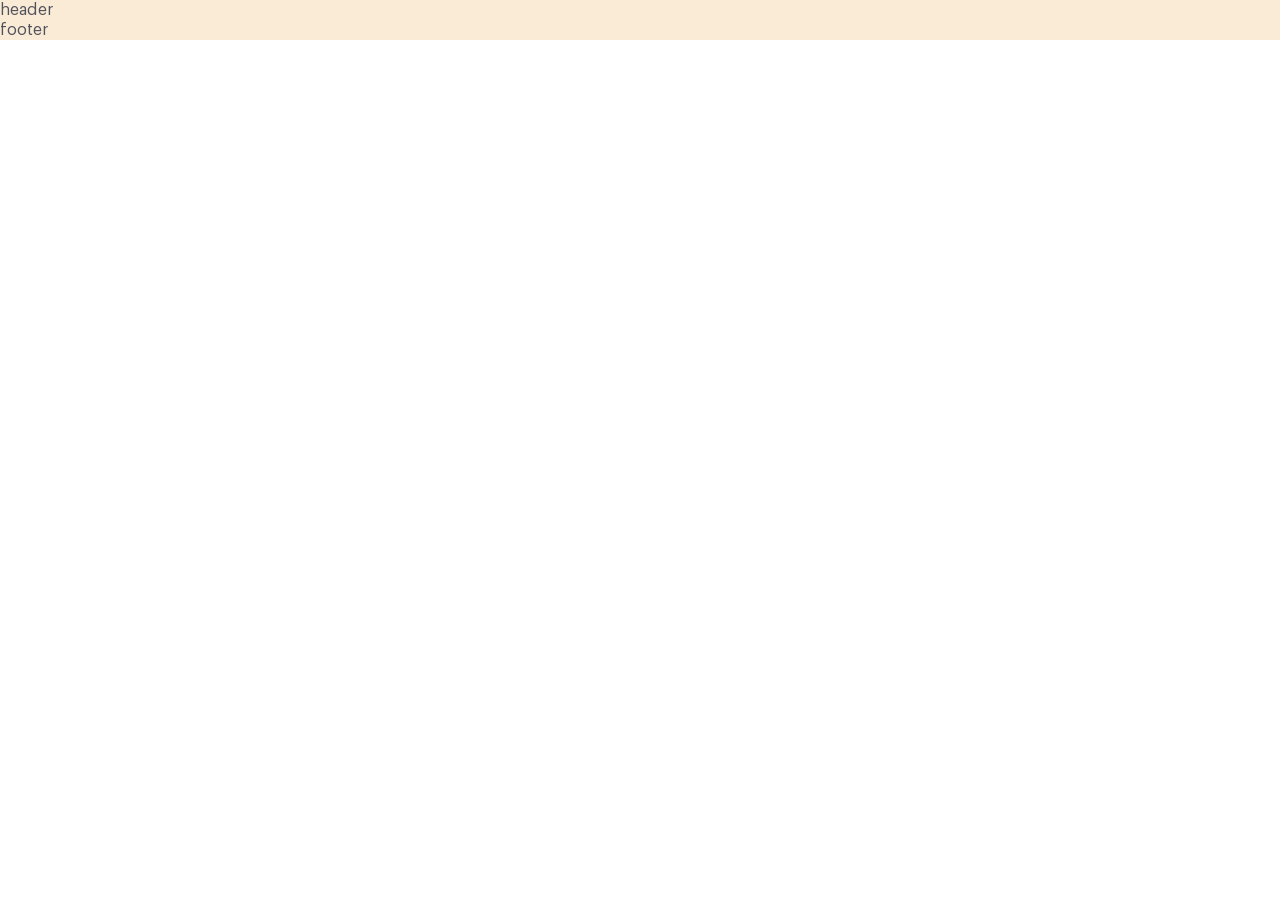
==== index.html @ 382118ed "first commit" ====
<!DOCTYPE html>
<html lang="ru">

<head>
    <meta charset="UTF-8">
    <meta name="viewport" content="width=device-width, initial-scale=1.0">
    <title>Gulliver personal loyalty</title>
    <link rel="stylesheet" href="css/minireset.min.css">
    <link rel="stylesheet" href="fonts/stylesheet.css">
    <link rel="stylesheet" href="css/style.css">
</head>

<body>
    <header class="header">header</header>

    <div class="personal-loyalty">
        
    </div>

    <footer class="footer">footer</footer>

    <script src="js/script.js"></script>
</body>

</html>
---- css/minireset.min.css ----
/*! minireset.css v0.0.6 | MIT License | github.com/jgthms/minireset.css */html,body,p,ol,ul,li,dl,dt,dd,blockquote,figure,fieldset,legend,textarea,pre,iframe,hr,h1,h2,h3,h4,h5,h6{margin:0;padding:0}h1,h2,h3,h4,h5,h6{font-size:100%;font-weight:normal}ul{list-style:none}button,input,select{margin:0}html{box-sizing:border-box}*,*::before,*::after{box-sizing:inherit}img,video{height:auto;max-width:100%}iframe{border:0}table{border-collapse:collapse;border-spacing:0}td,th{padding:0}
---- fonts/stylesheet.css ----
@font-face {
    font-family: 'Graphik LCG';
    src: url('GraphikLCG-MediumItalic.eot');
    src: local('Graphik LCG Medium Italic'), local('GraphikLCG-MediumItalic'),
        url('GraphikLCG-MediumItalic.eot?#iefix') format('embedded-opentype'),
        url('GraphikLCG-MediumItalic.woff2') format('woff2'),
        url('GraphikLCG-MediumItalic.woff') format('woff'),
        url('GraphikLCG-MediumItalic.ttf') format('truetype');
    font-weight: 500;
    font-style: italic;
}

@font-face {
    font-family: 'Graphik LCG';
    src: url('GraphikLCG-SuperItalic.eot');
    src: local('Graphik LCG Super Italic'), local('GraphikLCG-SuperItalic'),
        url('GraphikLCG-SuperItalic.eot?#iefix') format('embedded-opentype'),
        url('GraphikLCG-SuperItalic.woff2') format('woff2'),
        url('GraphikLCG-SuperItalic.woff') format('woff'),
        url('GraphikLCG-SuperItalic.ttf') format('truetype');
    font-weight: normal;
    font-style: italic;
}

@font-face {
    font-family: 'Graphik LCG';
    src: url('GraphikLCG-SemiboldItalic.eot');
    src: local('Graphik LCG Semibold Italic'), local('GraphikLCG-SemiboldItalic'),
        url('GraphikLCG-SemiboldItalic.eot?#iefix') format('embedded-opentype'),
        url('GraphikLCG-SemiboldItalic.woff2') format('woff2'),
        url('GraphikLCG-SemiboldItalic.woff') format('woff'),
        url('GraphikLCG-SemiboldItalic.ttf') format('truetype');
    font-weight: 600;
    font-style: italic;
}

@font-face {
    font-family: 'Graphik LCG';
    src: url('GraphikLCG-Black.eot');
    src: local('Graphik LCG Black'), local('GraphikLCG-Black'),
        url('GraphikLCG-Black.eot?#iefix') format('embedded-opentype'),
        url('GraphikLCG-Black.woff2') format('woff2'),
        url('GraphikLCG-Black.woff') format('woff'),
        url('GraphikLCG-Black.ttf') format('truetype');
    font-weight: 900;
    font-style: normal;
}

@font-face {
    font-family: 'Graphik LCG';
    src: url('GraphikLCG-Super.eot');
    src: local('Graphik LCG Super'), local('GraphikLCG-Super'),
        url('GraphikLCG-Super.eot?#iefix') format('embedded-opentype'),
        url('GraphikLCG-Super.woff2') format('woff2'),
        url('GraphikLCG-Super.woff') format('woff'),
        url('GraphikLCG-Super.ttf') format('truetype');
    font-weight: normal;
    font-style: normal;
}

@font-face {
    font-family: 'Graphik LCG';
    src: url('GraphikLCG-Thin.eot');
    src: local('Graphik LCG Thin'), local('GraphikLCG-Thin'),
        url('GraphikLCG-Thin.eot?#iefix') format('embedded-opentype'),
        url('GraphikLCG-Thin.woff2') format('woff2'),
        url('GraphikLCG-Thin.woff') format('woff'),
        url('GraphikLCG-Thin.ttf') format('truetype');
    font-weight: 100;
    font-style: normal;
}

@font-face {
    font-family: 'Graphik LCG';
    src: url('GraphikLCG-ExtralightItalic.eot');
    src: local('Graphik LCG Extralight Italic'), local('GraphikLCG-ExtralightItalic'),
        url('GraphikLCG-ExtralightItalic.eot?#iefix') format('embedded-opentype'),
        url('GraphikLCG-ExtralightItalic.woff2') format('woff2'),
        url('GraphikLCG-ExtralightItalic.woff') format('woff'),
        url('GraphikLCG-ExtralightItalic.ttf') format('truetype');
    font-weight: 200;
    font-style: italic;
}

@font-face {
    font-family: 'Graphik LCG';
    src: url('GraphikLCG-Regular.eot');
    src: local('Graphik LCG Regular'), local('GraphikLCG-Regular'),
        url('GraphikLCG-Regular.eot?#iefix') format('embedded-opentype'),
        url('GraphikLCG-Regular.woff2') format('woff2'),
        url('GraphikLCG-Regular.woff') format('woff'),
        url('GraphikLCG-Regular.ttf') format('truetype');
    font-weight: normal;
    font-style: normal;
}

@font-face {
    font-family: 'Graphik LCG';
    src: url('GraphikLCG-BoldItalic.eot');
    src: local('Graphik LCG Bold Italic'), local('GraphikLCG-BoldItalic'),
        url('GraphikLCG-BoldItalic.eot?#iefix') format('embedded-opentype'),
        url('GraphikLCG-BoldItalic.woff2') format('woff2'),
        url('GraphikLCG-BoldItalic.woff') format('woff'),
        url('GraphikLCG-BoldItalic.ttf') format('truetype');
    font-weight: bold;
    font-style: italic;
}

@font-face {
    font-family: 'Graphik LCG';
    src: url('GraphikLCG-LightItalic.eot');
    src: local('Graphik LCG Light Italic'), local('GraphikLCG-LightItalic'),
        url('GraphikLCG-LightItalic.eot?#iefix') format('embedded-opentype'),
        url('GraphikLCG-LightItalic.woff2') format('woff2'),
        url('GraphikLCG-LightItalic.woff') format('woff'),
        url('GraphikLCG-LightItalic.ttf') format('truetype');
    font-weight: 300;
    font-style: italic;
}

@font-face {
    font-family: 'Graphik LCG';
    src: url('GraphikLCG-BlackItalic.eot');
    src: local('Graphik LCG Black Italic'), local('GraphikLCG-BlackItalic'),
        url('GraphikLCG-BlackItalic.eot?#iefix') format('embedded-opentype'),
        url('GraphikLCG-BlackItalic.woff2') format('woff2'),
        url('GraphikLCG-BlackItalic.woff') format('woff'),
        url('GraphikLCG-BlackItalic.ttf') format('truetype');
    font-weight: 900;
    font-style: italic;
}

@font-face {
    font-family: 'Graphik LCG';
    src: url('GraphikLCG-Medium.eot');
    src: local('Graphik LCG Medium'), local('GraphikLCG-Medium'),
        url('GraphikLCG-Medium.eot?#iefix') format('embedded-opentype'),
        url('GraphikLCG-Medium.woff2') format('woff2'),
        url('GraphikLCG-Medium.woff') format('woff'),
        url('GraphikLCG-Medium.ttf') format('truetype');
    font-weight: 500;
    font-style: normal;
}

@font-face {
    font-family: 'Graphik LCG';
    src: url('GraphikLCG-Light.eot');
    src: local('Graphik LCG Light'), local('GraphikLCG-Light'),
        url('GraphikLCG-Light.eot?#iefix') format('embedded-opentype'),
        url('GraphikLCG-Light.woff2') format('woff2'),
        url('GraphikLCG-Light.woff') format('woff'),
        url('GraphikLCG-Light.ttf') format('truetype');
    font-weight: 300;
    font-style: normal;
}

@font-face {
    font-family: 'Graphik LCG';
    src: url('GraphikLCG-Semibold.eot');
    src: local('Graphik LCG Semibold'), local('GraphikLCG-Semibold'),
        url('GraphikLCG-Semibold.eot?#iefix') format('embedded-opentype'),
        url('GraphikLCG-Semibold.woff2') format('woff2'),
        url('GraphikLCG-Semibold.woff') format('woff'),
        url('GraphikLCG-Semibold.ttf') format('truetype');
    font-weight: 600;
    font-style: normal;
}

@font-face {
    font-family: 'Graphik LCG';
    src: url('GraphikLCG-Bold.eot');
    src: local('Graphik LCG Bold'), local('GraphikLCG-Bold'),
        url('GraphikLCG-Bold.eot?#iefix') format('embedded-opentype'),
        url('GraphikLCG-Bold.woff2') format('woff2'),
        url('GraphikLCG-Bold.woff') format('woff'),
        url('GraphikLCG-Bold.ttf') format('truetype');
    font-weight: bold;
    font-style: normal;
}

@font-face {
    font-family: 'Graphik LCG';
    src: url('GraphikLCG-Extralight.eot');
    src: local('Graphik LCG Extralight'), local('GraphikLCG-Extralight'),
        url('GraphikLCG-Extralight.eot?#iefix') format('embedded-opentype'),
        url('GraphikLCG-Extralight.woff2') format('woff2'),
        url('GraphikLCG-Extralight.woff') format('woff'),
        url('GraphikLCG-Extralight.ttf') format('truetype');
    font-weight: 200;
    font-style: normal;
}

@font-face {
    font-family: 'Graphik LCG';
    src: url('GraphikLCG-ThinItalic.eot');
    src: local('Graphik LCG Thin Italic'), local('GraphikLCG-ThinItalic'),
        url('GraphikLCG-ThinItalic.eot?#iefix') format('embedded-opentype'),
        url('GraphikLCG-ThinItalic.woff2') format('woff2'),
        url('GraphikLCG-ThinItalic.woff') format('woff'),
        url('GraphikLCG-ThinItalic.ttf') format('truetype');
    font-weight: 100;
    font-style: italic;
}

@font-face {
    font-family: 'Graphik LCG';
    src: url('GraphikLCG-RegularItalic.eot');
    src: local('Graphik LCG Regular Italic'), local('GraphikLCG-RegularItalic'),
        url('GraphikLCG-RegularItalic.eot?#iefix') format('embedded-opentype'),
        url('GraphikLCG-RegularItalic.woff2') format('woff2'),
        url('GraphikLCG-RegularItalic.woff') format('woff'),
        url('GraphikLCG-RegularItalic.ttf') format('truetype');
    font-weight: normal;
    font-style: italic;
}
---- css/style.css ----
body {
    font-family: 'Graphik LCG', sans-serif;
    background-color: #fff;
    color: #52525B;
    font-size: 16px;
    font-weight: 400;
    line-height: 1.25;
}
:root {
    --text-color: #52525B;
  }
/* container */
.true-container {
    width: calc(1360px + 40px * 2);
    max-width: 100%;
    margin: 0 auto;
    padding: 0 40px;
}

@media (max-width: 991px) {
    .true-container {
        padding: 0 30px;
    }
}

@media (max-width: 575px) {
    .true-container {
        padding: 0 20px;
    }
}

.header,
.footer {
    background-color: antiquewhite;
}
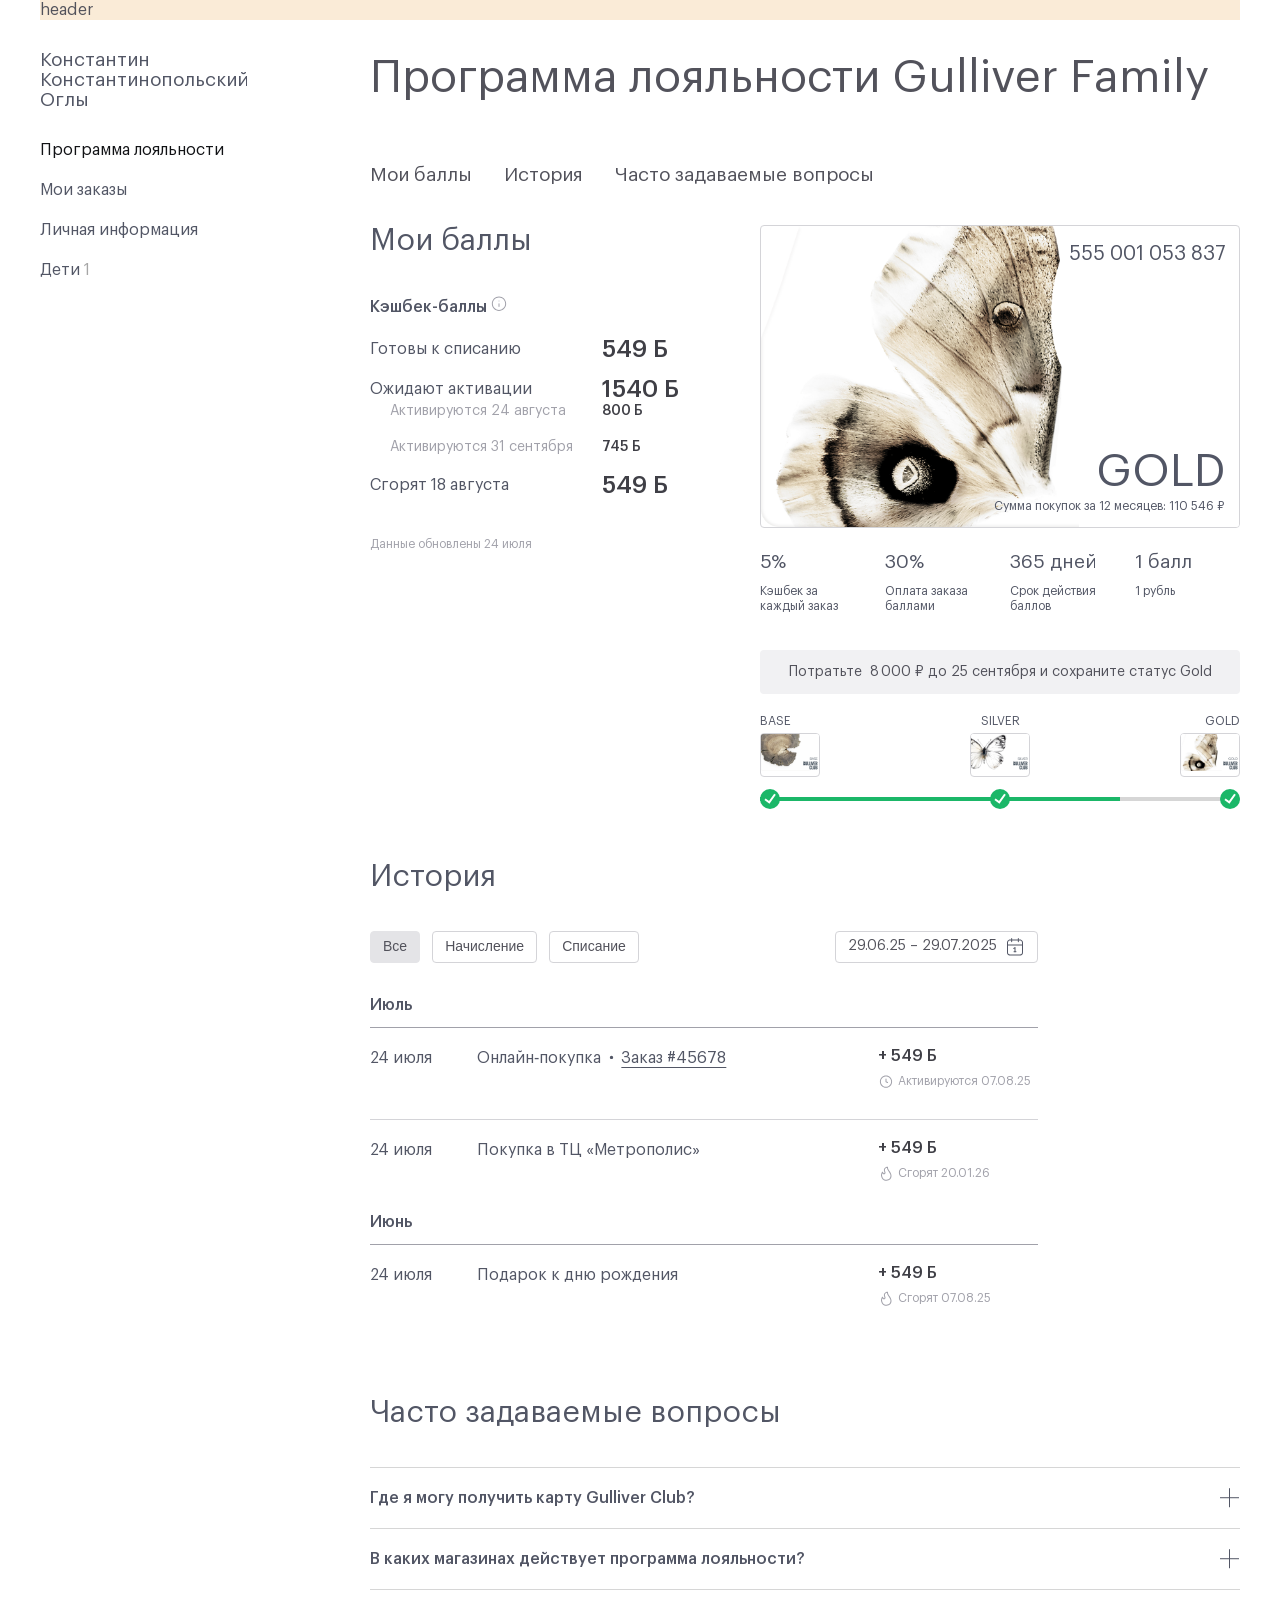
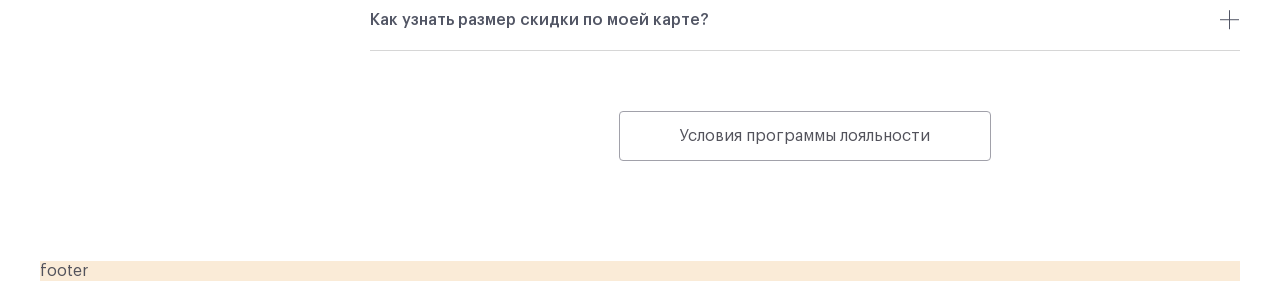
==== commit 295773c9: "card" ====
--- a/index.html
+++ b/index.html
@@ -11,14 +11,241 @@
 </head>
 
 <body>
-    <header class="header">header</header>
-
-    <div class="personal-loyalty">
-        
+    <div class="true-container">  
+        <header class="header">header</header>
+
+        <div class="personal-loyalty">
+
+            <div class="personal-loyalty__sidebar sidebar">
+                <div class="sidebar__username">Константин<br> Константинопольский<br> Оглы</div>
+                <nav class="sidebar__menu">
+                    <a href="#" class="sidebar__menu-item sidebar__menu-item_active">Программа лояльности</a>
+                    <a href="#" class="sidebar__menu-item">Мои заказы</a>
+                    <a href="#" class="sidebar__menu-item">Личная информация</a>
+                    <a href="#" class="sidebar__menu-item">Дети <span class="sidebar__menu-count">1</span></a>
+                </nav>
+            </div>
+
+            <div class="personal-loyalty__content loyalty">
+
+                <h1 class="loyalty__title">Программа лояльности Gulliver Family</h1>
+                
+                <nav class="loyalty__menu">
+                    <a href="#points" class="loyalty__menu-item">Мои баллы</a>
+                    <a href="#history" class="loyalty__menu-item">История</a>
+                    <a href="#faq" class="loyalty__menu-item">Часто задаваемые вопросы</a>
+                </nav>
+
+                <section class="loyalty__points points" id="points">
+                    <div class="points__list-side">
+                        <div class="section-title">Мои баллы</div>
+                        <div class="points__wrapper">
+                            <div class="points__block">
+                                <div class="points__title">
+                                    <span>Кэшбек-баллы</span>
+                                    <svg width="16" height="17" viewBox="0 0 16 17" fill="none" xmlns="http://www.w3.org/2000/svg">
+                                        <path d="M8.00098 1.55078C11.9587 1.55113 15.167 4.75995 15.167 8.71777C15.1666 12.6753 11.9585 15.8834 8.00098 15.8838C4.04315 15.8838 0.834337 12.6755 0.833984 8.71777C0.833984 4.75973 4.04294 1.55078 8.00098 1.55078ZM8.00098 2.55078C4.59522 2.55078 1.83398 5.31202 1.83398 8.71777C1.83434 12.1232 4.59544 14.8838 8.00098 14.8838C11.4062 14.8834 14.1666 12.123 14.167 8.71777C14.167 5.31223 11.4064 2.55113 8.00098 2.55078ZM8.00098 8.21777C8.27682 8.21812 8.50098 8.44185 8.50098 8.71777V11.3838C8.5008 11.6596 8.27672 11.8834 8.00098 11.8838C7.72494 11.8838 7.50115 11.6598 7.50098 11.3838V8.71777C7.50098 8.44163 7.72483 8.21777 8.00098 8.21777ZM8.00684 5.55078C8.28283 5.55095 8.50684 5.77474 8.50684 6.05078C8.50666 6.32667 8.28272 6.55061 8.00684 6.55078H8.00098C7.72494 6.55078 7.50115 6.32677 7.50098 6.05078C7.50098 5.77464 7.72483 5.55078 8.00098 5.55078H8.00684Z" fill="#A1A1AA"/>
+                                    </svg>
+                                </div>
+                                <ul class="points__list">
+                                    <li class="points__item">
+                                        <div class="points__element points-element">
+                                            <div class="points-element__name">Готовы к списанию</div>
+                                            <div class="points-element__value">549 Б</div>  
+                                        </div>
+                                    </li>
+                                    <li class="points__item">
+                                        <div class="points__element points-element points-element_open">
+                                            <div class="points-element__name">Ожидают активации</div>
+                                            <div class="points-element__value">1540 Б</div>  
+                                        </div> 
+                                        <ul class="points__list points__list_show">
+                                            <li class="points__item">
+                                                <div class="points__element points-element">
+                                                    <div class="points-element__name">Активируются 24 августа</div>
+                                                    <div class="points-element__value">800 Б</div>  
+                                                </div>
+                                            </li>
+                                            <li class="points__item">                                                 
+                                                <div class="points__element points-element">
+                                                    <div class="points-element__name">Активируются 31 сентября</div>
+                                                    <div class="points-element__value">745 Б</div>  
+                                                </div>                                                 
+                                            </li>
+                                        </ul>                                 
+                                    </li>
+                                    <li class="points__item">
+                                        <div class="points__element points-element">
+                                            <div class="points-element__name">Сгорят 18 августа</div>
+                                            <div class="points-element__value">549 Б</div>  
+                                        </div>
+                                    </li>
+                                </ul>
+                            </div>
+                        </div> 
+                        <div class="points__update">Данные обновлены 24 июля</div>
+                    </div>
+                    <div class="points__card-side">
+                        <div class="card__image card-image">
+                            <img class="card-image__image" src="img/card_gold.png" alt="">
+                            <div class="card-image__overlay"></div>
+                            <div class="card-image__number">555 001 053 837</div>
+                            <div class="card-image__title">
+                                <div class="card-image__status">GOLD</div>
+                                <div class="card-image__amount">Сумма покупок за 12 месяцев:  110 546 ₽ </div>                                
+                            </div>
+                        </div>
+                        <div class="card__conditions conditions">
+                            <div class="conditions__item">
+                                <div class="conditions__name">5%</div>
+                                <div class="conditions__value">Кэшбек за каждый заказ</div>
+                            </div>
+                            <div class="conditions__item">
+                                <div class="conditions__name">30%</div>
+                                <div class="conditions__value">Оплата заказа баллами</div>
+                            </div>
+                            <div class="conditions__item">
+                                <div class="conditions__name">365 дней</div>
+                                <div class="conditions__value">Срок действия баллов</div>
+                            </div>
+                            <div class="conditions__item">
+                                <div class="conditions__name">1 балл</div>
+                                <div class="conditions__value">1 рубль</div>
+                            </div>
+                        </div>
+                        <div class="card__message">Потратьте  8 000 ₽ до 25 сентября и сохраните статус Gold</div>
+
+                        <div class="card__progress progress">
+                            <div class="progress__status progress-status">
+                                <div class="progress-status__item">
+                                    <div class="progress-status__name">BASE</div>
+                                    <div class="progress-status__image">
+                                        <img src="img/card_base.png" alt="">
+                                    </div>
+                                </div>
+                                <div class="progress-status__item">
+                                    <div class="progress-status__name progress-status__name_center">SILVER</div>
+                                    <div class="progress-status__image">
+                                        <img src="img/card_silver.png" alt="">
+                                    </div>
+                                </div>
+                                <div class="progress-status__item">
+                                    <div class="progress-status__name progress-status__name_right">GOLD</div>
+                                    <div class="progress-status__image">
+                                        <img src="img/card_gold.png" alt="">
+                                    </div>
+                                </div>
+                            </div>
+                            <div class="progress__wrapper">
+                                <progress class="progress__line" value="75" max="100"></progress>
+                                <div class="progress__marker progress__marker_0 progress__marker_active"></div>
+                                <div class="progress__marker progress__marker_50 progress__marker_active"></div>
+                                <div class="progress__marker progress__marker_100 progress__marker_active"></div>                                
+                            </div>
+
+                        </div>
+                    </div>
+
+                </section>
+
+                <section class="loyalty__history history" id="history">
+                    <div class="section-title">История</div>
+                    <div class="history__header">
+                        <div class="history__filter">
+                            <button class="history__filter-item history__filter-item_active">Все</button>
+                            <button class="history__filter-item">Начисление</button>
+                            <button class="history__filter-item">Списание</button>
+                        </div>
+                        <div class="history__date-picker">
+                            <span>29.06.25 – 29.07.2025</span>
+                            <svg width="20" height="21" viewBox="0 0 20 21" fill="none" xmlns="http://www.w3.org/2000/svg">
+                                <path d="M13.333 1.88379C13.6091 1.88379 13.833 2.10765 13.833 2.38379V3.55176C14.3711 3.5525 14.8141 3.55583 15.1826 3.58594C15.6304 3.62252 16.0127 3.69881 16.3623 3.87695C16.9267 4.16456 17.3852 4.62405 17.6729 5.18848C17.851 5.5381 17.9273 5.92036 17.9639 6.36816C17.9999 6.81006 18 7.35917 18 8.05078V15.0508C18 15.7424 18 16.2915 17.9639 16.7334C17.9273 17.181 17.8509 17.5626 17.6729 17.9121C17.3853 18.4765 16.9267 18.936 16.3623 19.2236C16.0127 19.4018 15.6304 19.4781 15.1826 19.5146C14.7407 19.5508 14.1918 19.5508 13.5 19.5508H6.5C5.80823 19.5508 5.25933 19.5508 4.81738 19.5146C4.36958 19.4781 3.98732 19.4018 3.6377 19.2236C3.0733 18.936 2.61473 18.4765 2.32715 17.9121C2.14911 17.5626 2.07272 17.181 2.03613 16.7334C2.00003 16.2915 2 15.7424 2 15.0508V8.05078C2 7.35917 2.00005 6.81006 2.03613 6.36816C2.07272 5.92036 2.14901 5.5381 2.32715 5.18848C2.61476 4.62405 3.07327 4.16456 3.6377 3.87695C3.98732 3.69881 4.36958 3.62252 4.81738 3.58594C5.18593 3.55583 5.62887 3.5525 6.16699 3.55176V2.38379C6.16699 2.10765 6.39085 1.88379 6.66699 1.88379C6.94299 1.88396 7.16699 2.10776 7.16699 2.38379V3.55078H12.833V2.38379C12.833 2.10776 13.057 1.88396 13.333 1.88379ZM3 15.0508C3 15.7587 3.00025 16.2597 3.03223 16.6514C3.06374 17.037 3.12356 17.2729 3.21777 17.458C3.40946 17.8342 3.71563 18.1403 4.0918 18.332C4.2769 18.4263 4.51267 18.486 4.89844 18.5176C5.29023 18.5496 5.79168 18.5508 6.5 18.5508H13.5C14.2083 18.5508 14.7098 18.5496 15.1016 18.5176C15.4873 18.486 15.7231 18.4263 15.9082 18.332C16.2844 18.1403 16.5905 17.8342 16.7822 17.458C16.8764 17.2729 16.9363 17.037 16.9678 16.6514C16.9997 16.2597 17 15.7587 17 15.0508V9.55078H3V15.0508ZM9.72266 11.1348C9.87608 11.0325 10.0737 11.0224 10.2363 11.1094C10.3988 11.1964 10.5 11.3665 10.5 11.5508V15.2168H11.042C11.3179 15.217 11.5418 15.4409 11.542 15.7168C11.542 15.9928 11.318 16.2166 11.042 16.2168H8.95801C8.68201 16.2166 8.45801 15.9928 8.45801 15.7168C8.45818 15.4409 8.68212 15.217 8.95801 15.2168H9.5V12.4844L9.02734 12.7998C8.79758 12.953 8.48716 12.8909 8.33398 12.6611C8.18081 12.4314 8.24289 12.1209 8.47266 11.9678L9.72266 11.1348ZM7.16699 5.7168C7.16699 5.99283 6.94298 6.21662 6.66699 6.2168C6.39085 6.2168 6.16699 5.99294 6.16699 5.7168V4.55176C5.62984 4.55257 5.22582 4.55626 4.89844 4.58301C4.51265 4.61455 4.27691 4.67424 4.0918 4.76855C3.71557 4.96031 3.40948 5.26633 3.21777 5.64258C3.12348 5.82771 3.06375 6.06338 3.03223 6.44922C3.00022 6.84101 3 7.3425 3 8.05078V8.55078H17V8.05078C17 7.3425 16.9998 6.84101 16.9678 6.44922C16.9362 6.06338 16.8765 5.82771 16.7822 5.64258C16.5905 5.26633 16.2844 4.96031 15.9082 4.76855C15.7231 4.67424 15.4873 4.61455 15.1016 4.58301C14.7742 4.55626 14.3702 4.55257 13.833 4.55176V5.7168C13.833 5.99294 13.6091 6.2168 13.333 6.2168C13.057 6.21662 12.833 5.99283 12.833 5.7168V4.55078H7.16699V5.7168Z" fill="#525665"/>
+                            </svg>
+                        </div>
+                    </div>
+                    <div class="history__wrapper">
+
+                        <div class="history__block">
+                            <div class="history__title">Июль</div>
+                            <div class="history__item history-item">
+                                <div class="history-item__date">24 июля</div>
+                                <div class="history-item__order">
+                                    <span class="history-item__order-action">Онлайн‑покупка</span>
+                                    <a href="#" class="history-item__order-link">Заказ #45678</a>
+                                </div>
+                                <div class="history-item__points">
+                                    <div class="history-item__points-changes">+ 549 Б</div>
+                                    <div class="history-item__points-event history-item__points-event_clock">Активируются 07.08.25</div>
+                                </div>
+                            </div>
+                            <div class="history__item history-item">
+                                <div class="history-item__date">24 июля</div>
+                                <div class="history-item__order">
+                                    <div class="history-item__order-action">Покупка в ТЦ «Метрополис»</div>
+                                </div>
+                                <div class="history-item__points">
+                                    <div class="history-item__points-changes">+ 549 Б</div>
+                                    <div class="history-item__points-event history-item__points-event_fire">Сгорят 20.01.26</div>
+                                </div>
+                            </div>
+                        </div>
+                        <div class="history__block">
+                            <div class="history__title">Июнь</div>
+                            <div class="history__item history-item">
+                                <div class="history-item__date">24 июля</div>
+                                <div class="history-item__order">
+                                    <div class="history-item__order-action">Подарок к дню рождения</div>
+                                </div>
+                                <div class="history-item__points">
+                                    <div class="history-item__points-changes">+ 549 Б</div>
+                                    <div class="history-item__points-event history-item__points-event_fire">Сгорят 07.08.25</div>
+                                </div>
+                            </div>
+                        </div>
+
+                    </div>
+                </section>
+
+                <section class="loyalty__faq faq" id="faq">
+                    <div class="section-title">Часто задаваемые вопросы</div>
+                    <div class="faq__item">
+                        <button class="faq__question">Где я могу получить карту Gulliver Club?</button>
+                        <div class="faq__answer">
+                            <div class="faq__answer-inner">
+                                <p>Вы можете связаться с нами любым удобным для вас способом. Все необходимые телефоны и адреса электронной почты указаны в разделе Контакты. Сотрудники офиса компании Gulliver работают в будние дни с 9:00 до 18:00 по московскому времени.</p>
+                                <p>Вы можете связаться с нами любым удобным для вас способом. Все необходимые телефоны и адреса электронной почты указаны в разделе Контакты. Сотрудники офиса компании Gulliver работают в будние дни с 9:00 до 18:00 по московскому времени.</p>
+                            </div>
+                        </div>
+                    </div>
+                    <div class="faq__item">
+                        <button class="faq__question">В каких магазинах действует программа лояльности?</button>
+                        <div class="faq__answer">
+                            <div class="faq__answer-inner">
+                                <p>Вы можете связаться с нами любым удобным для вас способом. Все необходимые телефоны и адреса электронной почты указаны в разделе Контакты. Сотрудники офиса компании Gulliver работают в будние дни с 9:00 до 18:00 по московскому времени.</p>
+                                <p>Вы можете связаться с нами любым удобным для вас способом. Все необходимые телефоны и адреса электронной почты указаны в разделе Контакты. Сотрудники офиса компании Gulliver работают в будние дни с 9:00 до 18:00 по московскому времени.</p>
+                            </div>
+                        </div>
+                    </div>
+                    <div class="faq__item">
+                        <button class="faq__question">Как узнать размер скидки по моей карте?</button>
+                        <div class="faq__answer">
+                            <div class="faq__answer-inner">
+                                <p>Вы можете связаться с нами любым удобным для вас способом. Все необходимые телефоны и адреса электронной почты указаны в разделе Контакты. Сотрудники офиса компании Gulliver работают в будние дни с 9:00 до 18:00 по московскому времени.</p>
+                                <p>Вы можете связаться с нами любым удобным для вас способом. Все необходимые телефоны и адреса электронной почты указаны в разделе Контакты. Сотрудники офиса компании Gulliver работают в будние дни с 9:00 до 18:00 по московскому времени.</p>
+                            </div>
+                        </div>
+                    </div>
+                </section>
+
+                <div class="loyalty__container">
+                    <a href="#" class="loyalty__button">Условия программы лояльности</a>
+                </div>
+
+            </div>
+        </div>
+
+        <footer class="footer">footer</footer>
     </div>
-
-    <footer class="footer">footer</footer>
-
     <script src="js/script.js"></script>
 </body>
 
--- a/css/style.css
+++ b/css/style.css
@@ -1,3 +1,6 @@
+html {
+    scroll-behavior: smooth;
+}
 body {
     font-family: 'Graphik LCG', sans-serif;
     background-color: #fff;
@@ -7,8 +10,20 @@
     line-height: 1.25;
 }
 :root {
-    --text-color: #52525B;
-  }
+    --main: #525665;
+    --black-hover: #111215;
+    --gray_01: #D6D6D6;
+    --gray_02: #A6A6A6;
+    --primary: #52525B;
+    --secondary: #A1A1AA;
+    --lines: #D4D4D8;
+    --primary_third: #E4E4E7;
+    --black: #3F3F46;
+    --bg: #F1F1F3;
+    --progress: #1BB768;
+    --progress_bg: #D6D6D6;
+
+}
 /* container */
 .true-container {
     width: calc(1360px + 40px * 2);
@@ -33,3 +48,506 @@
 .footer {
     background-color: antiquewhite;
 }
+
+.personal-loyalty {
+    display: grid;
+    grid-template-columns: 3fr 9fr;
+    column-gap: 40px;
+    padding: 30px 0 100px 0;
+}
+.personal-loyalty__sidebar {
+}
+.sidebar {
+}
+.sidebar__username {
+    color: var(--main);
+    font-weight: 400;
+    font-size: 19px;
+    line-height: 20px;
+    margin-bottom: 30px;
+}
+.sidebar__menu {
+    display: flex;
+    flex-direction: column;
+    gap: 20px;
+}
+.sidebar__menu-item {
+    color: var(--main);
+    font-weight: 400;
+    font-size: 16px;
+    line-height: 20px;
+    text-decoration: none;
+}
+.sidebar__menu-item_active {
+    color: var(--black-hover);
+}
+.sidebar__menu-count {
+    color: var(--gray_02);
+}
+.personal-loyalty__content {
+}
+.loyalty {
+}
+.loyalty__title {
+    color: var(--primary);
+    font-weight: 400;
+    font-size: 45px;
+    line-height: 55px;
+    letter-spacing: -0.02px;
+    margin-bottom: 60px;
+}
+.loyalty__menu {
+    display: flex;
+    align-items: center;
+    gap: 32px;
+    margin-bottom: 40px;
+}
+.loyalty__menu-item {
+    color: var(--primary);
+    font-weight: 400;
+    font-size: 19px;
+    line-height: 20px;
+    text-decoration: none;
+}
+.personal-loyalty__content section {
+    margin-bottom: 60px;
+}
+.loyalty__container {
+    text-align: center;
+}
+.loyalty__button {
+    height: 50px;
+    display: inline-flex;
+    align-items: center;
+    justify-content: center;
+    padding: 0 60px;
+    border: 1px solid var(--secondary);
+    border-radius: 4px;
+    text-decoration: none;
+    color: var(--primary);
+    font-weight: 400;
+    font-size: 16px;
+    line-height: 20px;  
+}
+.section-title {
+    color: var(--main);
+    font-weight: 400;
+    font-size: 30px;
+    line-height: 30px;
+    margin-bottom: 40px;
+}
+
+/* loyalty points */
+.loyalty__points {
+}
+.points {
+    display: grid;
+    grid-template-columns: 1fr 480px;
+}
+.points__list-side {
+}
+.points__wrapper {
+    margin-bottom: 20px;
+}
+.points__block {
+    margin-bottom: 40px;
+}
+.points__title {
+    color: var(--main);
+    font-weight: 500;
+    font-size: 16px;
+    line-height: 20px;
+    margin-bottom: 20px;
+}
+.points__list {
+    display: flex;
+    flex-direction: column;
+    gap: 16px;
+}
+.points__item {
+}
+.points__element {
+}
+.points-element {
+    display: flex;
+    align-items: center;
+    gap: 12px;
+}
+.points-element__name {
+    color: var(--main);
+    font-weight: 400;
+    font-size: 16px;
+    line-height: 20px; 
+    width: 220px; 
+}
+.points-element__value {
+    color: var(--black);
+    font-weight: 500;
+    font-size: 24px;
+    line-height: 100%;   
+}
+.points__item > .points__list {
+    /* display: none; */
+}
+.points__item > .points__list > .points__item .points-element .points-element__name {
+    color: var(--secondary);
+    font-size: 14px;
+    padding-left: 20px;
+}
+.points__item > .points__list > .points__item .points-element .points-element__value {
+    font-size: 14px;
+}
+.points__update {
+    color: var(--secondary);
+    font-weight: 400;
+    font-size: 12px;
+    line-height: 15px;   
+}
+.points__card-side {
+}
+.card__image {
+}
+.card-image {
+    position: relative;
+    border: 1px solid var(--lines);
+    border-radius: 4px;
+    overflow: hidden;
+    margin-bottom: 12px;
+}
+.card-image__image {
+    display: block;
+}
+.card-image__overlay {
+    position: absolute;
+    right: 0;
+    bottom: 0;
+    width: 160px;
+    height: 130px;
+    background-color: #fff;
+}
+.card-image__number {
+    position: absolute;
+    top: 13px;
+    right: 13px;
+    color: var(--main);
+    font-weight: 400;
+    font-size: 20px;
+    line-height: 30px;
+}
+.card-image__title {
+    position: absolute;  
+    bottom: 13px;
+    right: 13px;  
+    text-align: right;
+}
+.card-image__status {
+    color: var(--main);
+    font-weight: 400;
+    font-size: 45px;
+    line-height: 55px;
+    letter-spacing: -0.02px;
+}
+.card-image__amount {
+    color: var(--main);
+    font-weight: 400;
+    font-size: 12px;
+    line-height: 15px;
+}
+.card__conditions {
+}
+.conditions {
+    display: grid;
+    grid-template-columns: repeat(4, 1fr);
+    column-gap: 20px;
+    margin-bottom: 24px;
+}
+.conditions__item {
+    color: var(--main);
+    padding: 12px 0;
+}
+.conditions__name {
+    font-weight: 400;
+    font-size: 19px;
+    line-height: 20px;
+    margin-bottom: 12px;
+}
+.conditions__value {
+    font-weight: 400;
+    font-size: 12px;
+    line-height: 15px;
+}
+.card__message {
+    background-color: var(--bg);
+    color: var(--primary);
+    height: 44px;
+    display: flex;
+    align-items: center;
+    justify-content: center;
+    padding: 0 20px;
+    border-radius: 4px;
+    font-weight: 400;
+    font-size: 14px;
+    line-height: 20px;
+    margin-bottom: 20px;
+}
+.card__progress {
+}
+.progress {
+
+}
+.progress__status {
+
+}
+.progress-status {
+    display: flex;   
+    align-items: center;
+    justify-content: space-between; 
+    margin-bottom: 20px;
+}
+.progress-status__item {
+}
+.progress-status__name {
+    color: var(--main);
+    font-weight: 400;
+    font-size: 12px;
+    line-height: 15px;
+    margin-bottom: 4px;
+}
+.progress-status__name_center {
+    text-align: center;
+}
+.progress-status__name_right {
+    text-align: right;
+}
+.progress-status__image {
+    border: 1px solid var(--lines);
+    border-radius: 4px;
+    width: 60px;
+}
+.progress__wrapper {
+    position: relative;
+}
+.progress__marker {
+    height: 4px;
+    position: absolute;
+    width: 20px;
+    height: 20px;
+    background: url('data:image/svg+xml,<svg width="12" height="11" viewBox="0 0 12 11" fill="none" xmlns="http://www.w3.org/2000/svg"><path d="M1 6.2832L5.24242 9.2832L11 1.2832" stroke="white" stroke-width="2"/></svg>') no-repeat center center;
+    background-color: var(--progress_bg);
+    border-radius: 50%;
+}
+.progress__marker_active {
+    background-color: var(--progress);
+}
+.progress__marker_0 {
+    left: 0;
+    transform: translate(0, calc(-50% - 2px));
+}
+.progress__marker_50 {
+    left: 50%; 
+    transform: translate(-50%, calc(-50% - 2px));
+}
+.progress__marker_100 {
+    right: 0;
+    transform: translate(0, calc(-50% - 2px));
+}
+.progress__line {
+    width: 100%; 
+    appearance: none;
+    display: block;
+    height: 4px;
+}
+.progress__line::-webkit-progress-bar {
+    background: var(--progress_bg);
+}
+.progress__line::-webkit-progress-value {
+    background: var(--progress);
+}
+.progress__line::-moz-progress-bar {
+    background: var(--progress);
+}
+  
+
+
+/* loyalty history */
+.loyalty__history {
+}
+.history {
+    width: 668px;
+}
+.history__header {
+    display: flex;
+    align-items: center;
+    justify-content: space-between;
+    margin-bottom: 32px;
+}
+.history__filter {
+    display: flex;
+    align-items: center;
+    gap: 12px;     
+}
+.history__filter-item {
+    background-color: #fff;
+    color: var(--primary);
+    height: 32px;
+    display: flex;
+    align-items: center;
+    padding: 0 12px;
+    font-weight: 400;
+    font-size: 14px;
+    line-height: 19px;
+    border: 1px solid var(--lines);
+    border-radius: 4px; 
+    cursor: pointer;
+}
+.history__filter-item_active {
+    background-color: var(--primary_third);
+    border-color: var(--primary_third);
+}
+.history__date-picker {
+    background-color: #fff;
+    color: var(--primary);
+    height: 32px;
+    display: flex;
+    gap: 8px;
+    align-items: center;
+    padding: 0 12px;
+    font-weight: 400;
+    font-size: 14px;
+    line-height: 19px;
+    border: 1px solid var(--lines);
+    border-radius: 4px; 
+    cursor: pointer;
+}
+.history__wrapper {
+}
+.history__block {
+    display: flex;
+    flex-direction: column;
+}
+.history__title {
+    color: var(--main);
+    padding-bottom: 12px;
+    border-bottom: 1px solid var(--secondary);
+    font-weight: 500;
+    font-size: 16px;
+    line-height: 20px;
+}
+.history__item {
+    height: 92px;
+    display: flex;
+    align-items: top;
+    justify-content: space-between;
+    gap: 12px;
+    padding-top: 20px;
+}
+.history-item {
+    color: var(--main);    
+    border-bottom: 1px solid var(--lines);
+    font-weight: 400;
+    font-size: 16px;
+    line-height: 20px;
+}
+.history-item:last-child {
+    border-bottom: none;
+}
+.history-item__date {
+    min-width: 95px;
+}
+.history-item__order {
+    width: 100%;
+    display: flex;
+}
+.history-item__order-action {
+}
+.history-item__order-link {
+    color: var(--main);
+    display: flex;
+    text-decoration-color: var(--main);
+    text-underline-offset: 4px;
+}
+.history-item__order-link::before {
+    content: "";
+    width: 20px;
+    height: 20px;
+    background: url('data:image/svg+xml,<svg width="5" height="5" viewBox="0 0 5 5" fill="none" xmlns="http://www.w3.org/2000/svg"><path d="M2.50175 4.0568C1.57775 4.0568 0.87775 3.3288 0.87775 2.4328C0.87775 1.5368 1.57775 0.808797 2.50175 0.808797C3.45375 0.808797 4.12575 1.5368 4.12575 2.4328C4.12575 3.3288 3.45375 4.0568 2.50175 4.0568Z" fill="%23525665"/></svg>') no-repeat center center;
+}
+.history-item__points {
+    width: 160px;
+    flex-shrink: 0;
+}
+.history-item__points-changes {
+    color: var(--black);
+    font-weight: 500;
+    font-size: 16px;
+    line-height: 100%;
+    margin-bottom: 10px;
+}
+.history-item__points-event {
+    color: var(--secondary);
+    font-weight: 400;
+    font-size: 12px;
+    line-height: 15px;
+    padding-left: 20px;
+}
+.history-item__points-event_clock {
+    background: url('data:image/svg+xml,<svg width="16" height="17" viewBox="0 0 16 17" fill="none" xmlns="http://www.w3.org/2000/svg"><path d="M8 2.61719C11.3686 2.61737 14.1004 5.34816 14.1006 8.7168C14.1004 12.0854 11.3686 14.8172 8 14.8174C4.63138 14.8172 1.9006 12.0854 1.90039 8.7168C1.90058 5.34816 4.63136 2.61738 8 2.61719ZM8 3.61719C5.18365 3.61738 2.90058 5.90045 2.90039 8.7168C2.9006 11.5331 5.18366 13.8172 8 13.8174C10.8163 13.8172 13.1004 11.5331 13.1006 8.7168C13.1004 5.90044 10.8164 3.61737 8 3.61719ZM8 5.41699C8.27592 5.41718 8.49989 5.64106 8.5 5.91699V8.40723L9.82422 9.07031C10.0707 9.19404 10.1712 9.49447 10.0479 9.74121C9.92435 9.98765 9.62366 10.0877 9.37695 9.96484L7.77637 9.16406C7.60734 9.07935 7.50015 8.90587 7.5 8.7168V5.91699C7.50011 5.64107 7.7241 5.4172 8 5.41699Z" fill="%23A1A1AA"/></svg>') no-repeat left center;
+}
+.history-item__points-event_fire {
+    background: url('data:image/svg+xml,<svg width="16" height="17" viewBox="0 0 16 17" fill="none" xmlns="http://www.w3.org/2000/svg"><path d="M8.16991 3.0988C8.42156 2.96881 8.6873 2.86815 8.96191 2.7988C8.98591 3.3388 9.15391 3.8728 9.38191 4.3828C9.70591 5.1038 10.1819 5.8398 10.6459 6.5528L10.6999 6.6348C11.1549 7.3318 11.5999 8.0128 11.9379 8.6968C12.2879 9.4058 12.5029 10.0758 12.5029 10.7168C12.5029 11.8698 12.1579 12.8638 11.5109 13.5648C10.8709 14.2598 9.88691 14.7168 8.50291 14.7168C7.10591 14.7168 6.13491 14.3128 5.45691 13.6918C4.76991 13.0638 4.33491 12.1688 4.09891 11.1078C3.87691 10.1098 4.07291 9.2148 4.33391 8.5578C4.37658 8.45113 4.41991 8.35113 4.46391 8.2578L4.58891 8.5088C4.67924 8.69003 4.80442 8.85167 4.95729 8.98447C5.11016 9.11727 5.28772 9.21861 5.47981 9.2827C5.67189 9.34679 5.87473 9.37237 6.07672 9.35797C6.2787 9.34358 6.47586 9.28949 6.65691 9.1988C7.50291 8.7758 7.73691 7.7388 7.37891 6.9628C7.00691 6.1558 6.71691 5.1528 6.97591 4.3748C7.17091 3.7908 7.63391 3.3748 8.16891 3.0988M4.10991 6.9058L4.10791 6.9098L4.10291 6.9158L4.08691 6.9358L4.03591 7.0068C3.99191 7.06746 3.93525 7.1528 3.86591 7.2628C3.68553 7.55758 3.53096 7.8674 3.40391 8.1888C3.09391 8.9688 2.84391 10.0738 3.12291 11.3258C3.38791 12.5158 3.89791 13.6198 4.78191 14.4298C5.67391 15.2458 6.89891 15.7168 8.50291 15.7168C10.1209 15.7168 11.3869 15.1738 12.2459 14.2438C13.0989 13.3198 13.5029 12.0638 13.5029 10.7168C13.5029 9.8578 13.2179 9.0278 12.8339 8.2528C12.4689 7.5148 11.9939 6.7888 11.5489 6.1058L11.4839 6.0058C11.0109 5.2808 10.5799 4.6108 10.2939 3.9728C10.0079 3.3348 9.89691 2.7928 9.99191 2.3148C10.0064 2.24229 10.0046 2.16746 9.98673 2.09572C9.96882 2.02397 9.93523 1.95709 9.88836 1.8999C9.84149 1.8427 9.78252 1.79661 9.7157 1.76495C9.64887 1.73329 9.57586 1.71684 9.50191 1.7168C9.07991 1.7168 8.37691 1.8648 7.70991 2.2098C7.03691 2.5588 6.33291 3.1428 6.02791 4.0588C5.63791 5.2288 6.08691 6.5488 6.47091 7.3818C6.64191 7.7518 6.49291 8.1618 6.20991 8.3038C6.14638 8.33573 6.07717 8.3548 6.00625 8.35991C5.93533 8.36503 5.8641 8.35609 5.79665 8.3336C5.72919 8.31112 5.66684 8.27553 5.61317 8.22889C5.55951 8.18224 5.51558 8.12546 5.48391 8.0618L4.94891 6.9928C4.9113 6.91759 4.85533 6.85308 4.78618 6.80524C4.71703 6.7574 4.63692 6.72777 4.55328 6.7191C4.46964 6.71042 4.38517 6.72299 4.30767 6.75562C4.23017 6.78825 4.16216 6.83991 4.10991 6.9058Z" fill="%23A1A1AA"/></svg>') no-repeat left center;
+}
+
+/* loyalty faq */
+.loyalty__faq {
+    margin-bottom: 40px;
+}
+.faq__item {
+    border-top: 1px solid var(--gray_01);
+    padding: 20px 0;
+}
+.faq__item:last-child {
+    border-bottom: 1px solid var(--gray_01);
+}
+.faq__question {
+    all: unset;
+    color: var(--main);
+    font-weight: 500;
+    font-size: 16px;
+    line-height: 20px;
+    width: 100%;
+    display: flex;
+    justify-content: space-between;
+    cursor: pointer;
+}
+.faq__question::after {
+    content: "";
+    width: 20px;
+    height: 20px;
+    background: url('data:image/svg+xml,<svg width="20" height="21" viewBox="0 0 20 21" fill="none" xmlns="http://www.w3.org/2000/svg"><rect width="19" height="1" transform="matrix(0 -1 -1 0 10 19.7168)" fill="%23525665"/><rect width="1" height="19" transform="matrix(0 -1 -1 0 19 10.7168)" fill="%23525665"/></svg>') center center;
+    transition: transform 0.35s ease-out;  
+}
+.faq__question.active::after {
+    transform: rotate(45deg);
+}
+.faq__answer {
+    color: var(--main);
+    font-weight: 400;
+    font-size: 16px;
+    line-height: 20px;  
+    max-height: 0;
+    overflow: hidden;
+    transition: max-height 0.35s ease-in-out;  
+}
+.faq__answer-inner {
+    padding-top: 20px;
+}
+.faq__answer-inner p:not(:last-child) {
+    margin-bottom: 20px;
+}
+.faq__answer.show {
+    max-height: 100vh;
+}
+
+
+
+
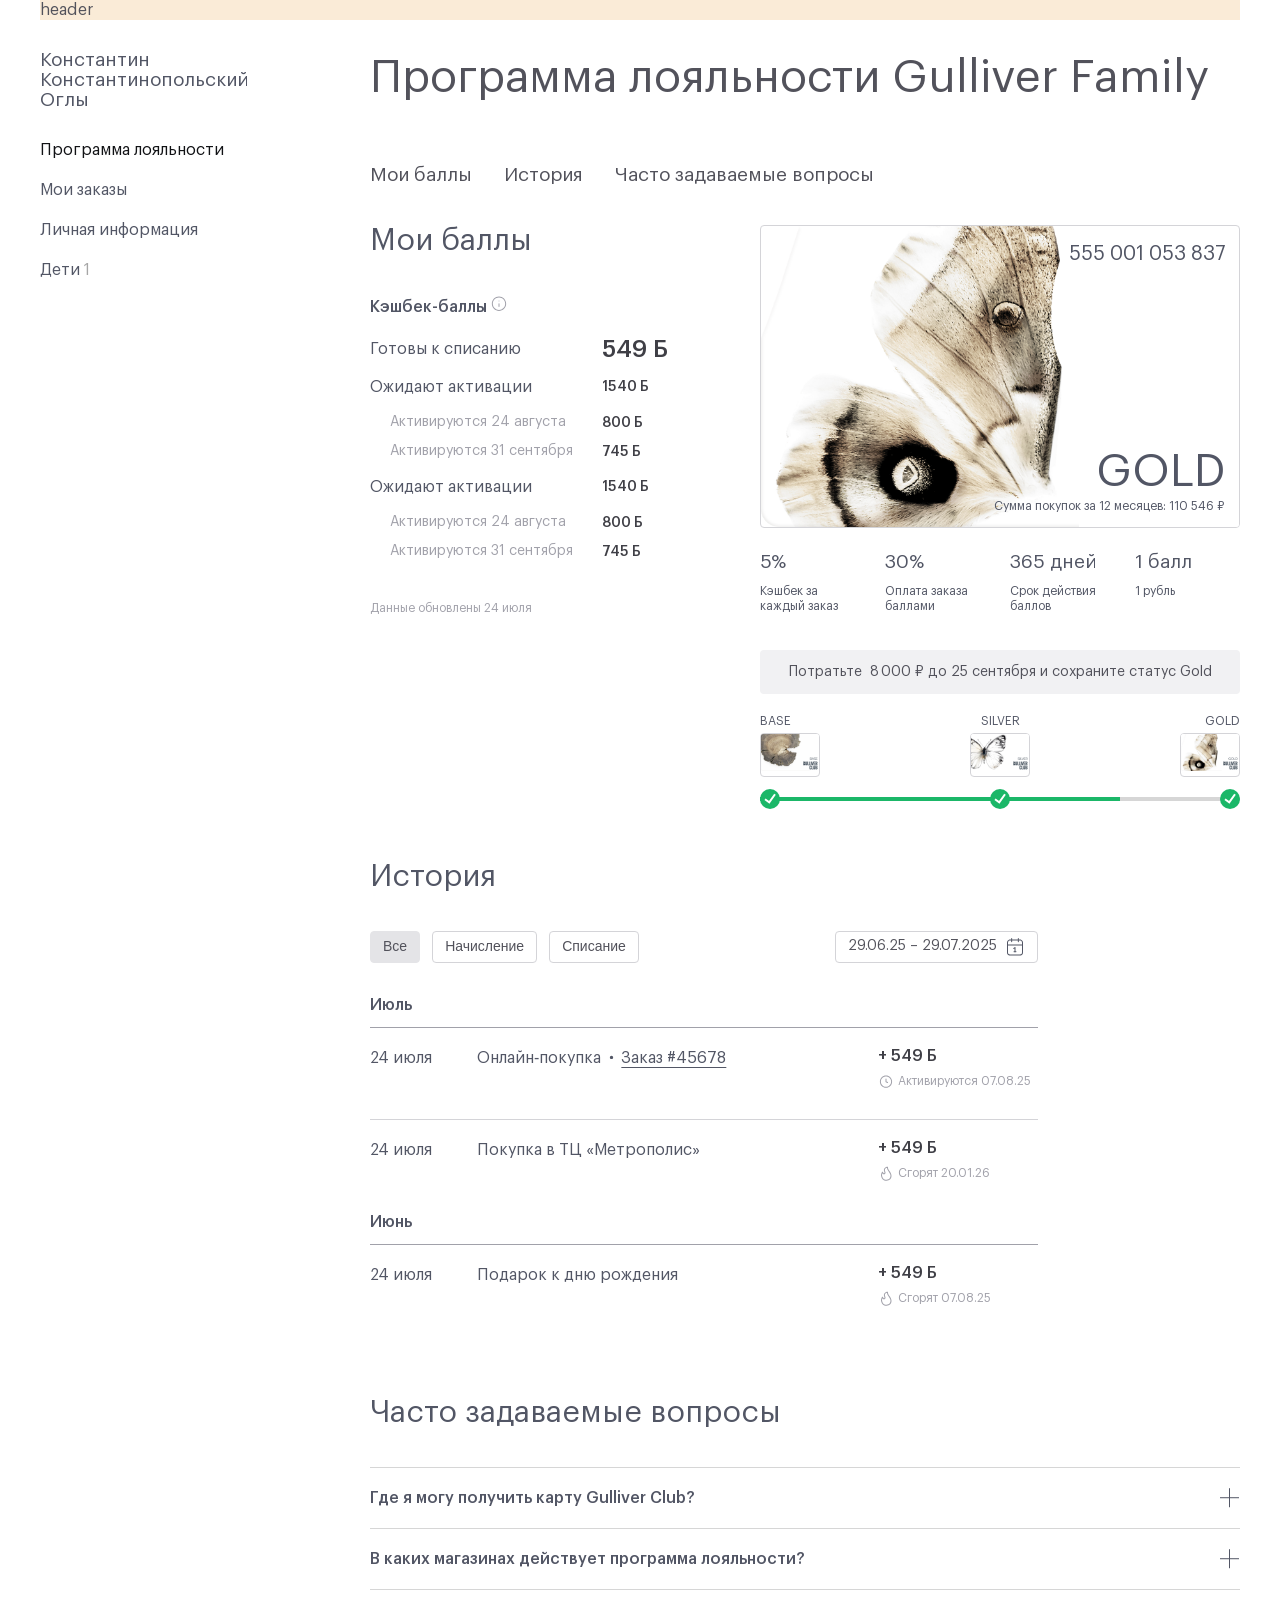
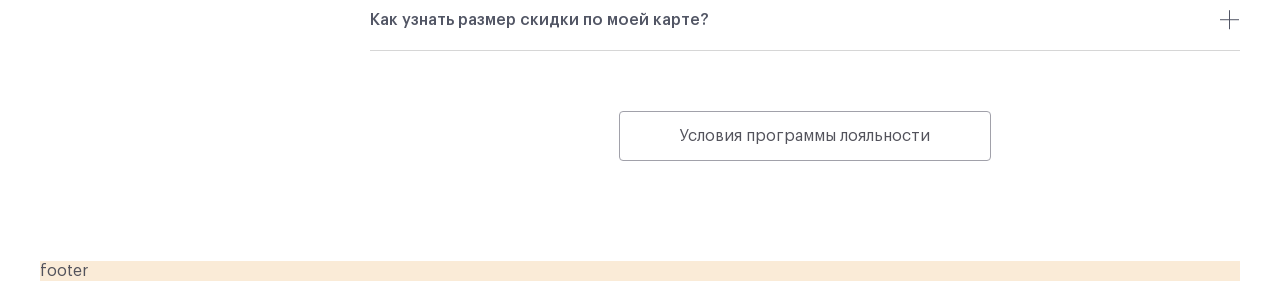
==== commit 6c88694a: "fix points list" ====
--- a/index.html
+++ b/index.html
@@ -29,7 +29,7 @@
             <div class="personal-loyalty__content loyalty">
 
                 <h1 class="loyalty__title">Программа лояльности Gulliver Family</h1>
-                
+
                 <nav class="loyalty__menu">
                     <a href="#points" class="loyalty__menu-item">Мои баллы</a>
                     <a href="#history" class="loyalty__menu-item">История</a>
@@ -47,40 +47,46 @@
                                         <path d="M8.00098 1.55078C11.9587 1.55113 15.167 4.75995 15.167 8.71777C15.1666 12.6753 11.9585 15.8834 8.00098 15.8838C4.04315 15.8838 0.834337 12.6755 0.833984 8.71777C0.833984 4.75973 4.04294 1.55078 8.00098 1.55078ZM8.00098 2.55078C4.59522 2.55078 1.83398 5.31202 1.83398 8.71777C1.83434 12.1232 4.59544 14.8838 8.00098 14.8838C11.4062 14.8834 14.1666 12.123 14.167 8.71777C14.167 5.31223 11.4064 2.55113 8.00098 2.55078ZM8.00098 8.21777C8.27682 8.21812 8.50098 8.44185 8.50098 8.71777V11.3838C8.5008 11.6596 8.27672 11.8834 8.00098 11.8838C7.72494 11.8838 7.50115 11.6598 7.50098 11.3838V8.71777C7.50098 8.44163 7.72483 8.21777 8.00098 8.21777ZM8.00684 5.55078C8.28283 5.55095 8.50684 5.77474 8.50684 6.05078C8.50666 6.32667 8.28272 6.55061 8.00684 6.55078H8.00098C7.72494 6.55078 7.50115 6.32677 7.50098 6.05078C7.50098 5.77464 7.72483 5.55078 8.00098 5.55078H8.00684Z" fill="#A1A1AA"/>
                                     </svg>
                                 </div>
-                                <ul class="points__list">
-                                    <li class="points__item">
-                                        <div class="points__element points-element">
-                                            <div class="points-element__name">Готовы к списанию</div>
-                                            <div class="points-element__value">549 Б</div>  
+
+                                <div class="points__list">
+
+                                    <div class="points__item points-item points-item_big">
+                                        <div class="points-item__name">Готовы к списанию</div>
+                                        <div class="points-item__value">549 Б</div>
+                                    </div>
+
+                                    <div class="points__item points-item points-item_collapse">
+                                        <div class="points-item__name">Ожидают активации</div>
+                                        <div class="points-item__value">1540 Б</div>
+                                    </div>
+                                    <div class="points__sublist">
+                                        <div class="points__subitem points-subitem">
+                                            <div class="points-subitem__name">Активируются 24 августа</div>
+                                            <div class="points-subitem__value">800 Б</div>  
                                         </div>
-                                    </li>
-                                    <li class="points__item">
-                                        <div class="points__element points-element points-element_open">
-                                            <div class="points-element__name">Ожидают активации</div>
-                                            <div class="points-element__value">1540 Б</div>  
-                                        </div> 
-                                        <ul class="points__list points__list_show">
-                                            <li class="points__item">
-                                                <div class="points__element points-element">
-                                                    <div class="points-element__name">Активируются 24 августа</div>
-                                                    <div class="points-element__value">800 Б</div>  
-                                                </div>
-                                            </li>
-                                            <li class="points__item">                                                 
-                                                <div class="points__element points-element">
-                                                    <div class="points-element__name">Активируются 31 сентября</div>
-                                                    <div class="points-element__value">745 Б</div>  
-                                                </div>                                                 
-                                            </li>
-                                        </ul>                                 
-                                    </li>
-                                    <li class="points__item">
-                                        <div class="points__element points-element">
-                                            <div class="points-element__name">Сгорят 18 августа</div>
-                                            <div class="points-element__value">549 Б</div>  
+                                        <div class="points__subitem points-subitem">
+                                            <div class="points-subitem__name">Активируются 31 сентября</div>
+                                            <div class="points-subitem__value">745 Б</div>  
+                                        </div>                                                 
+                                    </div> 
+
+                                    <div class="points__item points-item points-item_collapse">
+                                        <div class="points-item__name">Ожидают активации</div>
+                                        <div class="points-item__value">1540 Б</div>
+                                    </div>
+                                    <div class="points__sublist">
+                                        <div class="points__subitem points-subitem">
+                                            <div class="points-subitem__name">Активируются 24 августа</div>
+                                            <div class="points-subitem__value">800 Б</div>  
                                         </div>
-                                    </li>
-                                </ul>
+                                        <div class="points__subitem points-subitem">
+                                            <div class="points-subitem__name">Активируются 31 сентября</div>
+                                            <div class="points-subitem__value">745 Б</div>  
+                                        </div>                                                 
+                                    </div> 
+
+                                </div>
+
                             </div>
                         </div> 
                         <div class="points__update">Данные обновлены 24 июля</div>
--- a/css/style.css
+++ b/css/style.css
@@ -165,38 +165,53 @@
     gap: 16px;
 }
 .points__item {
-}
-.points__element {
-}
-.points-element {
-    display: flex;
-    align-items: center;
-    gap: 12px;
-}
-.points-element__name {
+    display: flex;
+    align-items: center;
+    gap: 12px;    
+}
+
+.points-item__name {
     color: var(--main);
     font-weight: 400;
     font-size: 16px;
     line-height: 20px; 
     width: 220px; 
 }
-.points-element__value {
+.points-item__value {
     color: var(--black);
     font-weight: 500;
+    font-size: 14px;
+    line-height: 100%;   
+}
+.points-item_big .points-item__value {
     font-size: 24px;
+}
+.points__sublist {
+    display: flex;
+    flex-direction: column;
+    gap: 10px;
+    /* display: none; */
+}
+.points-subitem {
+    display: flex;
+    align-items: center;
+    gap: 12px; 
+}
+.points-subitem__name {
+    color: var(--secondary);
+    font-weight: 400;
+    font-size: 14px;
+    line-height: 19px;
+    padding-left: 20px;
+    width: 220px;
+}
+.points-subitem__value {
+    color: var(--black);
+    font-weight: 500;
+    font-size: 14px;
     line-height: 100%;   
 }
-.points__item > .points__list {
-    /* display: none; */
-}
-.points__item > .points__list > .points__item .points-element .points-element__name {
-    color: var(--secondary);
-    font-size: 14px;
-    padding-left: 20px;
-}
-.points__item > .points__list > .points__item .points-element .points-element__value {
-    font-size: 14px;
-}
+
 .points__update {
     color: var(--secondary);
     font-weight: 400;
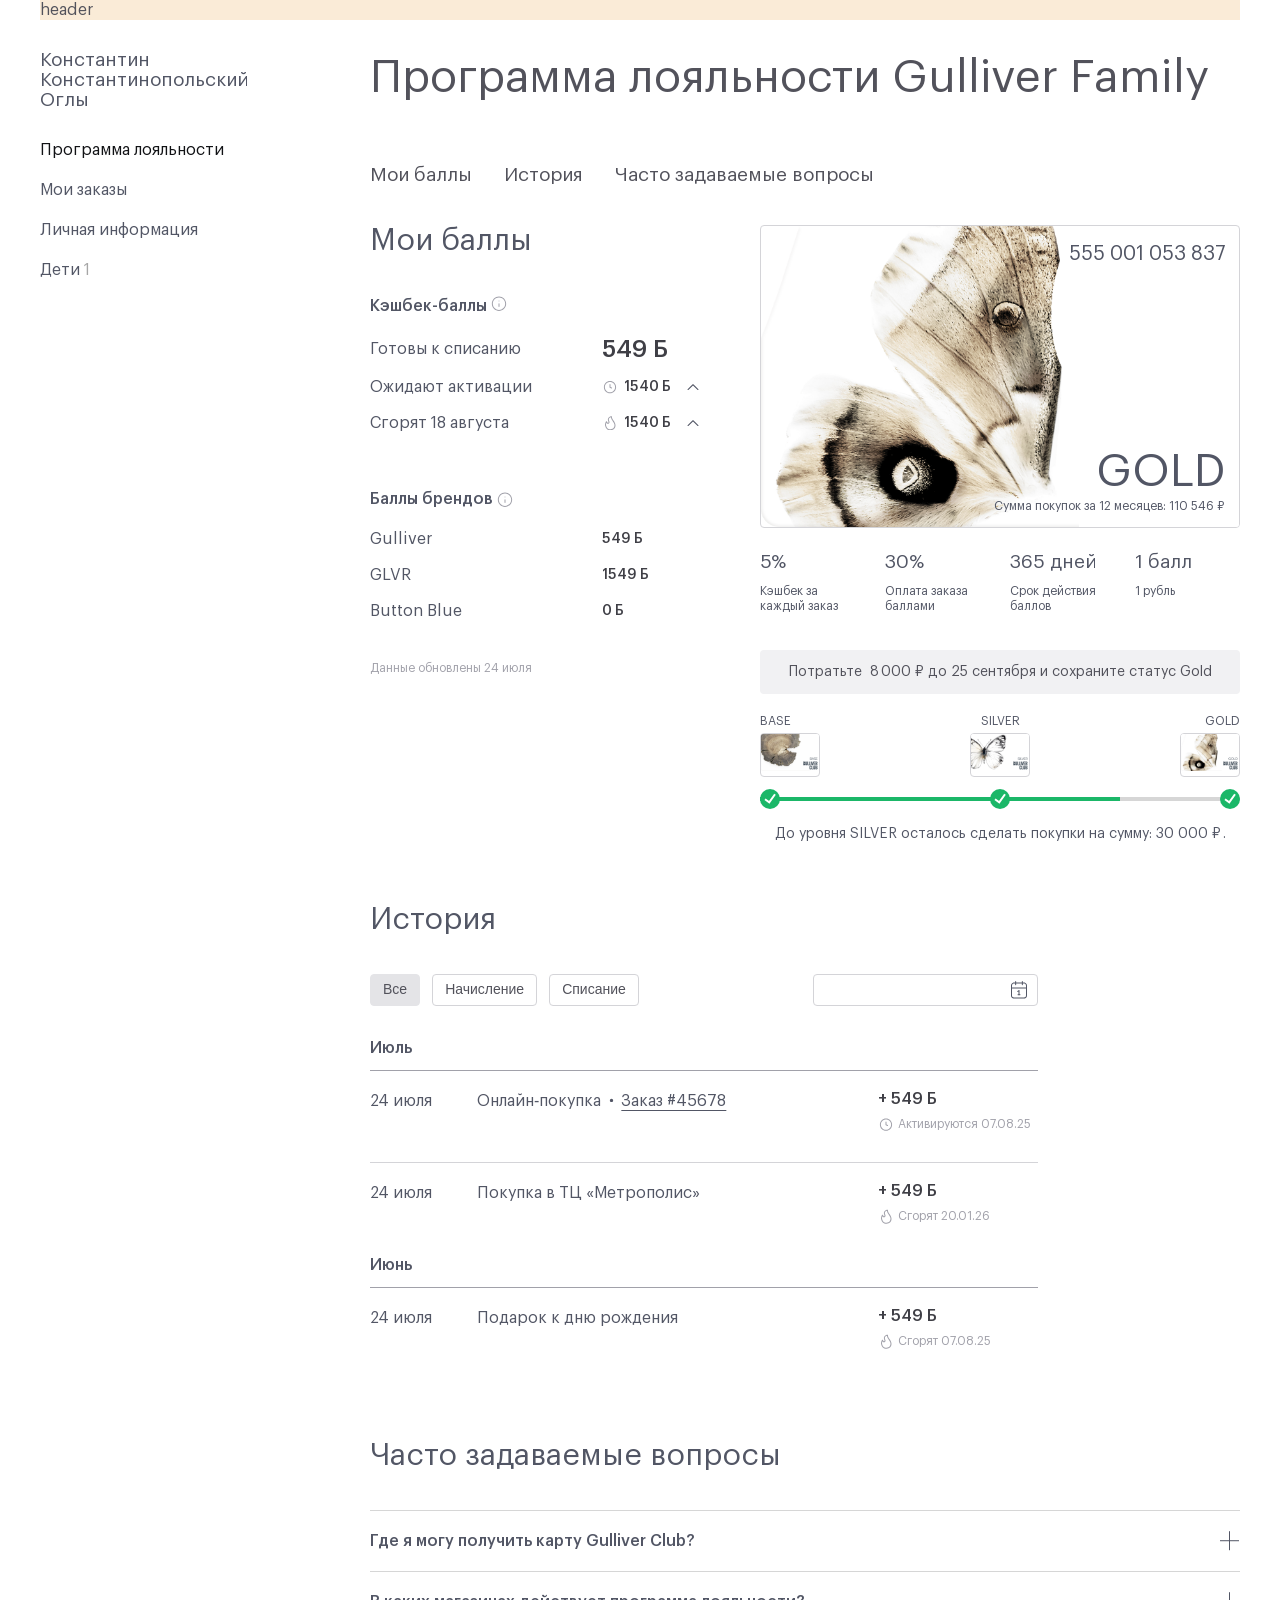
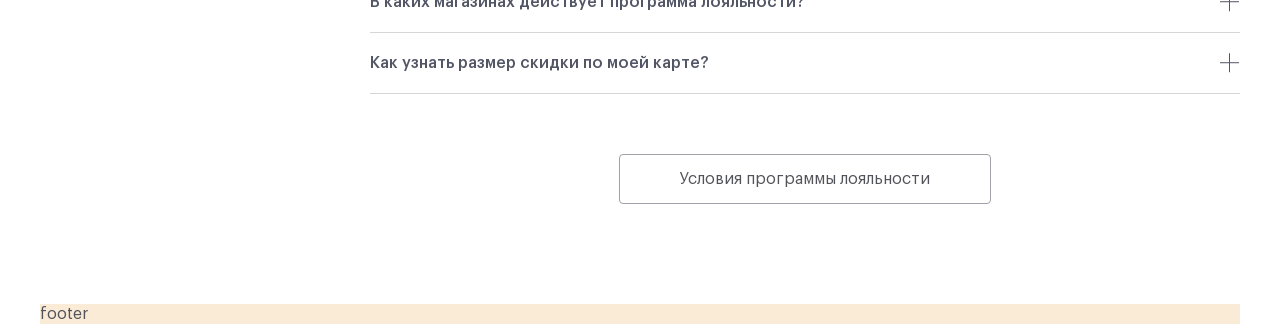
==== commit 1184894f: "datepicker" ====
--- a/index.html
+++ b/index.html
@@ -7,6 +7,7 @@
     <title>Gulliver personal loyalty</title>
     <link rel="stylesheet" href="css/minireset.min.css">
     <link rel="stylesheet" href="fonts/stylesheet.css">
+    <link rel="stylesheet" href="lib/air-datepicker/air-datepicker.css">
     <link rel="stylesheet" href="css/style.css">
 </head>
 
@@ -43,21 +44,38 @@
                             <div class="points__block">
                                 <div class="points__title">
                                     <span>Кэшбек-баллы</span>
-                                    <svg width="16" height="17" viewBox="0 0 16 17" fill="none" xmlns="http://www.w3.org/2000/svg">
-                                        <path d="M8.00098 1.55078C11.9587 1.55113 15.167 4.75995 15.167 8.71777C15.1666 12.6753 11.9585 15.8834 8.00098 15.8838C4.04315 15.8838 0.834337 12.6755 0.833984 8.71777C0.833984 4.75973 4.04294 1.55078 8.00098 1.55078ZM8.00098 2.55078C4.59522 2.55078 1.83398 5.31202 1.83398 8.71777C1.83434 12.1232 4.59544 14.8838 8.00098 14.8838C11.4062 14.8834 14.1666 12.123 14.167 8.71777C14.167 5.31223 11.4064 2.55113 8.00098 2.55078ZM8.00098 8.21777C8.27682 8.21812 8.50098 8.44185 8.50098 8.71777V11.3838C8.5008 11.6596 8.27672 11.8834 8.00098 11.8838C7.72494 11.8838 7.50115 11.6598 7.50098 11.3838V8.71777C7.50098 8.44163 7.72483 8.21777 8.00098 8.21777ZM8.00684 5.55078C8.28283 5.55095 8.50684 5.77474 8.50684 6.05078C8.50666 6.32667 8.28272 6.55061 8.00684 6.55078H8.00098C7.72494 6.55078 7.50115 6.32677 7.50098 6.05078C7.50098 5.77464 7.72483 5.55078 8.00098 5.55078H8.00684Z" fill="#A1A1AA"/>
-                                    </svg>
-                                </div>
-
+                                    <div class="popover">
+                                        <svg class="popover__button" width="16" height="17" viewBox="0 0 16 17" fill="none" xmlns="http://www.w3.org/2000/svg">
+                                            <path d="M8.00098 1.55078C11.9587 1.55113 15.167 4.75995 15.167 8.71777C15.1666 12.6753 11.9585 15.8834 8.00098 15.8838C4.04315 15.8838 0.834337 12.6755 0.833984 8.71777C0.833984 4.75973 4.04294 1.55078 8.00098 1.55078ZM8.00098 2.55078C4.59522 2.55078 1.83398 5.31202 1.83398 8.71777C1.83434 12.1232 4.59544 14.8838 8.00098 14.8838C11.4062 14.8834 14.1666 12.123 14.167 8.71777C14.167 5.31223 11.4064 2.55113 8.00098 2.55078ZM8.00098 8.21777C8.27682 8.21812 8.50098 8.44185 8.50098 8.71777V11.3838C8.5008 11.6596 8.27672 11.8834 8.00098 11.8838C7.72494 11.8838 7.50115 11.6598 7.50098 11.3838V8.71777C7.50098 8.44163 7.72483 8.21777 8.00098 8.21777ZM8.00684 5.55078C8.28283 5.55095 8.50684 5.77474 8.50684 6.05078C8.50666 6.32667 8.28272 6.55061 8.00684 6.55078H8.00098C7.72494 6.55078 7.50115 6.32677 7.50098 6.05078C7.50098 5.77464 7.72483 5.55078 8.00098 5.55078H8.00684Z" fill="#A1A1AA"/>
+                                        </svg>
+                                        <div class="popover__content">
+                                            <h3>Как работают кэшбек-баллы:</h3>
+                                            <ul>
+                                                <li>Начисляем 5% с каждой покупки</li>
+                                                <li>Активируются через 14 дней (покупка в магазине) / 30 дней (интернет-заказ).</li>
+                                                <li>При оплате товаров баллы бренда списываются первыми. Если баллов не хватило, спишутся кешбэк‑баллы</li>
+                                                <li>Можно оплатить до 30 % любого заказа</li>
+                                                <li>Срок жизни — 365 дней.</li>
+                                            </ul>
+                                            <p>Баллы не спишутся:</p>
+                                            <ul>
+                                                <li>В аутлетах</li>
+                                                <li>В отделах «Gulliver Toys»</li>
+                                                <li>На переоценку ‑10%/‑20%</li>
+                                                <li>Подарочные сертификаты</li>
+                                                <li>Оплату пакетов</li>
+                                            </ul>
+                                        </div>
+                                    </div>
+                                </div>
                                 <div class="points__list">
-
-                                    <div class="points__item points-item points-item_big">
+                                    <div class="points__item points-item">
                                         <div class="points-item__name">Готовы к списанию</div>
-                                        <div class="points-item__value">549 Б</div>
-                                    </div>
-
+                                        <div class="points-item__value points-item__value_big">549 Б</div>
+                                    </div>
                                     <div class="points__item points-item points-item_collapse">
                                         <div class="points-item__name">Ожидают активации</div>
-                                        <div class="points-item__value">1540 Б</div>
+                                        <div class="points-item__value points-item__value_clock">1540 Б</div>
                                     </div>
                                     <div class="points__sublist">
                                         <div class="points__subitem points-subitem">
@@ -69,10 +87,9 @@
                                             <div class="points-subitem__value">745 Б</div>  
                                         </div>                                                 
                                     </div> 
-
                                     <div class="points__item points-item points-item_collapse">
-                                        <div class="points-item__name">Ожидают активации</div>
-                                        <div class="points-item__value">1540 Б</div>
+                                        <div class="points-item__name">Сгорят 18 августа</div>
+                                        <div class="points-item__value points-item__value_fire">1540 Б</div>
                                     </div>
                                     <div class="points__sublist">
                                         <div class="points__subitem points-subitem">
@@ -84,9 +101,30 @@
                                             <div class="points-subitem__value">745 Б</div>  
                                         </div>                                                 
                                     </div> 
-
-                                </div>
-
+                                </div>
+                            </div>
+
+                            <div class="points__block">
+                                <div class="points__title">
+                                    <span>Баллы брендов</span>
+                                    <svg width="16" height="17" viewBox="0 0 16 17" fill="none" xmlns="http://www.w3.org/2000/svg">
+                                        <path d="M8.00098 1.55078C11.9587 1.55113 15.167 4.75995 15.167 8.71777C15.1666 12.6753 11.9585 15.8834 8.00098 15.8838C4.04315 15.8838 0.834337 12.6755 0.833984 8.71777C0.833984 4.75973 4.04294 1.55078 8.00098 1.55078ZM8.00098 2.55078C4.59522 2.55078 1.83398 5.31202 1.83398 8.71777C1.83434 12.1232 4.59544 14.8838 8.00098 14.8838C11.4062 14.8834 14.1666 12.123 14.167 8.71777C14.167 5.31223 11.4064 2.55113 8.00098 2.55078ZM8.00098 8.21777C8.27682 8.21812 8.50098 8.44185 8.50098 8.71777V11.3838C8.5008 11.6596 8.27672 11.8834 8.00098 11.8838C7.72494 11.8838 7.50115 11.6598 7.50098 11.3838V8.71777C7.50098 8.44163 7.72483 8.21777 8.00098 8.21777ZM8.00684 5.55078C8.28283 5.55095 8.50684 5.77474 8.50684 6.05078C8.50666 6.32667 8.28272 6.55061 8.00684 6.55078H8.00098C7.72494 6.55078 7.50115 6.32677 7.50098 6.05078C7.50098 5.77464 7.72483 5.55078 8.00098 5.55078H8.00684Z" fill="#A1A1AA"/>
+                                    </svg>
+                                </div>
+                                <div class="points__list">
+                                    <div class="points__item points-item">
+                                        <div class="points-item__name">Gulliver</div>
+                                        <div class="points-item__value">549 Б</div>
+                                    </div>
+                                    <div class="points__item points-item">
+                                        <div class="points-item__name">GLVR</div>
+                                        <div class="points-item__value">1549 Б</div>
+                                    </div>
+                                    <div class="points__item points-item">
+                                        <div class="points-item__name">Button Blue</div>
+                                        <div class="points-item__value">0 Б</div>
+                                    </div>
+                                </div>
                             </div>
                         </div> 
                         <div class="points__update">Данные обновлены 24 июля</div>
@@ -148,7 +186,7 @@
                                 <div class="progress__marker progress__marker_50 progress__marker_active"></div>
                                 <div class="progress__marker progress__marker_100 progress__marker_active"></div>                                
                             </div>
-
+                            <div class="progress__message">До уровня SILVER осталось сделать покупки на сумму: 30 000 ₽ .</div>
                         </div>
                     </div>
 
@@ -162,12 +200,7 @@
                             <button class="history__filter-item">Начисление</button>
                             <button class="history__filter-item">Списание</button>
                         </div>
-                        <div class="history__date-picker">
-                            <span>29.06.25 – 29.07.2025</span>
-                            <svg width="20" height="21" viewBox="0 0 20 21" fill="none" xmlns="http://www.w3.org/2000/svg">
-                                <path d="M13.333 1.88379C13.6091 1.88379 13.833 2.10765 13.833 2.38379V3.55176C14.3711 3.5525 14.8141 3.55583 15.1826 3.58594C15.6304 3.62252 16.0127 3.69881 16.3623 3.87695C16.9267 4.16456 17.3852 4.62405 17.6729 5.18848C17.851 5.5381 17.9273 5.92036 17.9639 6.36816C17.9999 6.81006 18 7.35917 18 8.05078V15.0508C18 15.7424 18 16.2915 17.9639 16.7334C17.9273 17.181 17.8509 17.5626 17.6729 17.9121C17.3853 18.4765 16.9267 18.936 16.3623 19.2236C16.0127 19.4018 15.6304 19.4781 15.1826 19.5146C14.7407 19.5508 14.1918 19.5508 13.5 19.5508H6.5C5.80823 19.5508 5.25933 19.5508 4.81738 19.5146C4.36958 19.4781 3.98732 19.4018 3.6377 19.2236C3.0733 18.936 2.61473 18.4765 2.32715 17.9121C2.14911 17.5626 2.07272 17.181 2.03613 16.7334C2.00003 16.2915 2 15.7424 2 15.0508V8.05078C2 7.35917 2.00005 6.81006 2.03613 6.36816C2.07272 5.92036 2.14901 5.5381 2.32715 5.18848C2.61476 4.62405 3.07327 4.16456 3.6377 3.87695C3.98732 3.69881 4.36958 3.62252 4.81738 3.58594C5.18593 3.55583 5.62887 3.5525 6.16699 3.55176V2.38379C6.16699 2.10765 6.39085 1.88379 6.66699 1.88379C6.94299 1.88396 7.16699 2.10776 7.16699 2.38379V3.55078H12.833V2.38379C12.833 2.10776 13.057 1.88396 13.333 1.88379ZM3 15.0508C3 15.7587 3.00025 16.2597 3.03223 16.6514C3.06374 17.037 3.12356 17.2729 3.21777 17.458C3.40946 17.8342 3.71563 18.1403 4.0918 18.332C4.2769 18.4263 4.51267 18.486 4.89844 18.5176C5.29023 18.5496 5.79168 18.5508 6.5 18.5508H13.5C14.2083 18.5508 14.7098 18.5496 15.1016 18.5176C15.4873 18.486 15.7231 18.4263 15.9082 18.332C16.2844 18.1403 16.5905 17.8342 16.7822 17.458C16.8764 17.2729 16.9363 17.037 16.9678 16.6514C16.9997 16.2597 17 15.7587 17 15.0508V9.55078H3V15.0508ZM9.72266 11.1348C9.87608 11.0325 10.0737 11.0224 10.2363 11.1094C10.3988 11.1964 10.5 11.3665 10.5 11.5508V15.2168H11.042C11.3179 15.217 11.5418 15.4409 11.542 15.7168C11.542 15.9928 11.318 16.2166 11.042 16.2168H8.95801C8.68201 16.2166 8.45801 15.9928 8.45801 15.7168C8.45818 15.4409 8.68212 15.217 8.95801 15.2168H9.5V12.4844L9.02734 12.7998C8.79758 12.953 8.48716 12.8909 8.33398 12.6611C8.18081 12.4314 8.24289 12.1209 8.47266 11.9678L9.72266 11.1348ZM7.16699 5.7168C7.16699 5.99283 6.94298 6.21662 6.66699 6.2168C6.39085 6.2168 6.16699 5.99294 6.16699 5.7168V4.55176C5.62984 4.55257 5.22582 4.55626 4.89844 4.58301C4.51265 4.61455 4.27691 4.67424 4.0918 4.76855C3.71557 4.96031 3.40948 5.26633 3.21777 5.64258C3.12348 5.82771 3.06375 6.06338 3.03223 6.44922C3.00022 6.84101 3 7.3425 3 8.05078V8.55078H17V8.05078C17 7.3425 16.9998 6.84101 16.9678 6.44922C16.9362 6.06338 16.8765 5.82771 16.7822 5.64258C16.5905 5.26633 16.2844 4.96031 15.9082 4.76855C15.7231 4.67424 15.4873 4.61455 15.1016 4.58301C14.7742 4.55626 14.3702 4.55257 13.833 4.55176V5.7168C13.833 5.99294 13.6091 6.2168 13.333 6.2168C13.057 6.21662 12.833 5.99283 12.833 5.7168V4.55078H7.16699V5.7168Z" fill="#525665"/>
-                            </svg>
-                        </div>
+                        <input class="history__date-picker" id="air_datepicker" type="text">
                     </div>
                     <div class="history__wrapper">
 
@@ -252,6 +285,9 @@
 
         <footer class="footer">footer</footer>
     </div>
+
+    <script src="lib/air-datepicker/air-datepicker.js"></script>
+    <script src="lib/air-datepicker/ru.js"></script>
     <script src="js/script.js"></script>
 </body>
 
--- a/lib/air-datepicker/air-datepicker.css
+++ b/lib/air-datepicker/air-datepicker.css
@@ -0,0 +1,7 @@
+.air-datepicker-cell.-year-.-other-decade-,.air-datepicker-cell.-day-.-other-month-{color:var(--adp-color-other-month)}.air-datepicker-cell.-year-.-other-decade-:hover,.air-datepicker-cell.-day-.-other-month-:hover{color:var(--adp-color-other-month-hover)}.-disabled-.-focus-.air-datepicker-cell.-year-.-other-decade-,.-disabled-.-focus-.air-datepicker-cell.-day-.-other-month-{color:var(--adp-color-other-month)}.-selected-.air-datepicker-cell.-year-.-other-decade-,.-selected-.air-datepicker-cell.-day-.-other-month-{color:#fff;background:var(--adp-background-color-selected-other-month)}.-selected-.-focus-.air-datepicker-cell.-year-.-other-decade-,.-selected-.-focus-.air-datepicker-cell.-day-.-other-month-{background:var(--adp-background-color-selected-other-month-focused)}.-in-range-.air-datepicker-cell.-year-.-other-decade-,.-in-range-.air-datepicker-cell.-day-.-other-month-{background-color:var(--adp-background-color-in-range);color:var(--adp-color)}.-in-range-.-focus-.air-datepicker-cell.-year-.-other-decade-,.-in-range-.-focus-.air-datepicker-cell.-day-.-other-month-{background-color:var(--adp-background-color-in-range-focused)}.air-datepicker-cell.-year-.-other-decade-:empty,.air-datepicker-cell.-day-.-other-month-:empty{background:none;border:none}.air-datepicker-cell{border-radius:var(--adp-cell-border-radius);box-sizing:border-box;cursor:pointer;display:flex;position:relative;align-items:center;justify-content:center;z-index:1}.air-datepicker-cell.-focus-{background:var(--adp-cell-background-color-hover)}.air-datepicker-cell.-current-{color:var(--adp-color-current-date)}.air-datepicker-cell.-current-.-focus-{color:var(--adp-color)}.air-datepicker-cell.-current-.-in-range-{color:var(--adp-color-current-date)}.air-datepicker-cell.-disabled-{cursor:default;color:var(--adp-color-disabled)}.air-datepicker-cell.-disabled-.-focus-{color:var(--adp-color-disabled)}.air-datepicker-cell.-disabled-.-in-range-{color:var(--adp-color-disabled-in-range)}.air-datepicker-cell.-disabled-.-current-.-focus-{color:var(--adp-color-disabled)}.air-datepicker-cell.-in-range-{background:var(--adp-cell-background-color-in-range);border-radius:0}.air-datepicker-cell.-in-range-:hover,.air-datepicker-cell.-in-range-.-focus-{background:var(--adp-cell-background-color-in-range-hover)}.air-datepicker-cell.-range-from-{border:1px solid var(--adp-cell-border-color-in-range);background-color:var(--adp-cell-background-color-in-range);border-radius:var(--adp-cell-border-radius) 0 0 var(--adp-cell-border-radius)}.air-datepicker-cell.-range-to-{border:1px solid var(--adp-cell-border-color-in-range);background-color:var(--adp-cell-background-color-in-range);border-radius:0 var(--adp-cell-border-radius) var(--adp-cell-border-radius) 0}.air-datepicker-cell.-range-to-.-range-from-{border-radius:var(--adp-cell-border-radius)}.air-datepicker-cell.-selected-{color:#fff;border:none;background:var(--adp-cell-background-color-selected)}.air-datepicker-cell.-selected-.-current-{color:#fff;background:var(--adp-cell-background-color-selected)}.air-datepicker-cell.-selected-.-focus-{background:var(--adp-cell-background-color-selected-hover)}
+.air-datepicker-body{transition:all var(--adp-transition-duration) var(--adp-transition-ease)}.air-datepicker-body.-hidden-{display:none}.air-datepicker-body--day-names{display:grid;grid-template-columns:repeat(7, var(--adp-day-cell-width));margin:8px 0 3px}.air-datepicker-body--day-name{color:var(--adp-day-name-color);display:flex;align-items:center;justify-content:center;flex:1;text-align:center;text-transform:uppercase;font-size:.8em}.air-datepicker-body--day-name.-clickable-{cursor:pointer}.air-datepicker-body--day-name.-clickable-:hover{color:var(--adp-day-name-color-hover)}.air-datepicker-body--cells{display:grid}.air-datepicker-body--cells.-days-{grid-template-columns:repeat(7, var(--adp-day-cell-width));grid-auto-rows:var(--adp-day-cell-height)}.air-datepicker-body--cells.-months-{grid-template-columns:repeat(3, 1fr);grid-auto-rows:var(--adp-month-cell-height)}.air-datepicker-body--cells.-years-{grid-template-columns:repeat(4, 1fr);grid-auto-rows:var(--adp-year-cell-height)}
+.air-datepicker-nav{display:flex;justify-content:space-between;border-bottom:1px solid var(--adp-border-color-inner);min-height:var(--adp-nav-height);padding:var(--adp-padding);box-sizing:content-box}.-only-timepicker- .air-datepicker-nav{display:none}.air-datepicker-nav--title,.air-datepicker-nav--action{display:flex;cursor:pointer;align-items:center;justify-content:center}.air-datepicker-nav--action{width:var(--adp-nav-action-size);border-radius:var(--adp-border-radius);-webkit-user-select:none;-moz-user-select:none;user-select:none}.air-datepicker-nav--action:hover{background:var(--adp-background-color-hover)}.air-datepicker-nav--action:active{background:var(--adp-background-color-active)}.air-datepicker-nav--action.-disabled-{visibility:hidden}.air-datepicker-nav--action svg{width:32px;height:32px}.air-datepicker-nav--action path{fill:none;stroke:var(--adp-nav-arrow-color);stroke-width:2px}.air-datepicker-nav--title{border-radius:var(--adp-border-radius);padding:0 8px}.air-datepicker-nav--title i{font-style:normal;color:var(--adp-nav-color-secondary);margin-left:.3em}.air-datepicker-nav--title:hover{background:var(--adp-background-color-hover)}.air-datepicker-nav--title:active{background:var(--adp-background-color-active)}.air-datepicker-nav--title.-disabled-{cursor:default;background:none}
+.air-datepicker-buttons{display:grid;grid-auto-columns:1fr;grid-auto-flow:column}.air-datepicker-button{display:inline-flex;color:var(--adp-btn-color);border-radius:var(--adp-btn-border-radius);cursor:pointer;height:var(--adp-btn-height);border:none;background:rgba(255,255,255,0)}.air-datepicker-button:hover{color:var(--adp-btn-color-hover);background:var(--adp-btn-background-color-hover)}.air-datepicker-button:focus{color:var(--adp-btn-color-hover);background:var(--adp-btn-background-color-hover);outline:none}.air-datepicker-button:active{background:var(--adp-btn-background-color-active)}.air-datepicker-button span{outline:none;display:flex;align-items:center;justify-content:center;width:100%;height:100%}
+.air-datepicker-time{display:grid;grid-template-columns:max-content 1fr;grid-column-gap:12px;align-items:center;position:relative;padding:0 var(--adp-time-padding-inner)}.-only-timepicker- .air-datepicker-time{border-top:none}.air-datepicker-time--current{display:flex;align-items:center;flex:1;font-size:14px;text-align:center}.air-datepicker-time--current-colon{margin:0 2px 3px;line-height:1}.air-datepicker-time--current-hours,.air-datepicker-time--current-minutes{line-height:1;font-size:19px;font-family:"Century Gothic",CenturyGothic,AppleGothic,sans-serif;position:relative;z-index:1}.air-datepicker-time--current-hours:after,.air-datepicker-time--current-minutes:after{content:"";background:var(--adp-background-color-hover);border-radius:var(--adp-border-radius);position:absolute;left:-2px;top:-3px;right:-2px;bottom:-2px;z-index:-1;opacity:0}.air-datepicker-time--current-hours.-focus-:after,.air-datepicker-time--current-minutes.-focus-:after{opacity:1}.air-datepicker-time--current-ampm{text-transform:uppercase;align-self:flex-end;color:var(--adp-time-day-period-color);margin-left:6px;font-size:11px;margin-bottom:1px}.air-datepicker-time--row{display:flex;align-items:center;font-size:11px;height:17px;background:linear-gradient(to right, var(--adp-time-track-color), var(--adp-time-track-color)) left 50%/100% var(--adp-time-track-height) no-repeat}.air-datepicker-time--row:first-child{margin-bottom:4px}.air-datepicker-time--row input[type=range]{background:none;cursor:pointer;flex:1;height:100%;width:100%;padding:0;margin:0;-webkit-appearance:none}.air-datepicker-time--row input[type=range]::-webkit-slider-thumb{-webkit-appearance:none}.air-datepicker-time--row input[type=range]::-ms-tooltip{display:none}.air-datepicker-time--row input[type=range]:hover::-webkit-slider-thumb{border-color:var(--adp-time-track-color-hover)}.air-datepicker-time--row input[type=range]:hover::-moz-range-thumb{border-color:var(--adp-time-track-color-hover)}.air-datepicker-time--row input[type=range]:hover::-ms-thumb{border-color:var(--adp-time-track-color-hover)}.air-datepicker-time--row input[type=range]:focus{outline:none}.air-datepicker-time--row input[type=range]:focus::-webkit-slider-thumb{background:var(--adp-cell-background-color-selected);border-color:var(--adp-cell-background-color-selected)}.air-datepicker-time--row input[type=range]:focus::-moz-range-thumb{background:var(--adp-cell-background-color-selected);border-color:var(--adp-cell-background-color-selected)}.air-datepicker-time--row input[type=range]:focus::-ms-thumb{background:var(--adp-cell-background-color-selected);border-color:var(--adp-cell-background-color-selected)}.air-datepicker-time--row input[type=range]::-webkit-slider-thumb{box-sizing:border-box;height:12px;width:12px;border-radius:3px;border:1px solid var(--adp-time-track-color);background:#fff;cursor:pointer;-webkit-transition:background var(--adp-transition-duration);transition:background var(--adp-transition-duration)}.air-datepicker-time--row input[type=range]::-moz-range-thumb{box-sizing:border-box;height:12px;width:12px;border-radius:3px;border:1px solid var(--adp-time-track-color);background:#fff;cursor:pointer;-moz-transition:background var(--adp-transition-duration);transition:background var(--adp-transition-duration)}.air-datepicker-time--row input[type=range]::-ms-thumb{box-sizing:border-box;height:12px;width:12px;border-radius:3px;border:1px solid var(--adp-time-track-color);background:#fff;cursor:pointer;-ms-transition:background var(--adp-transition-duration);transition:background var(--adp-transition-duration)}.air-datepicker-time--row input[type=range]::-webkit-slider-thumb{margin-top:calc(var(--adp-time-thumb-size)/2*-1)}.air-datepicker-time--row input[type=range]::-webkit-slider-runnable-track{border:none;height:var(--adp-time-track-height);cursor:pointer;color:rgba(0,0,0,0);background:rgba(0,0,0,0)}.air-datepicker-time--row input[type=range]::-moz-range-track{border:none;height:var(--adp-time-track-height);cursor:pointer;color:rgba(0,0,0,0);background:rgba(0,0,0,0)}.air-datepicker-time--row input[type=range]::-ms-track{border:none;height:var(--adp-time-track-height);cursor:pointer;color:rgba(0,0,0,0);background:rgba(0,0,0,0)}.air-datepicker-time--row input[type=range]::-ms-fill-lower{background:rgba(0,0,0,0)}.air-datepicker-time--row input[type=range]::-ms-fill-upper{background:rgba(0,0,0,0)}
+.air-datepicker{--adp-font-family: -apple-system, BlinkMacSystemFont, "Segoe UI", Roboto, Helvetica, Arial, sans-serif, "Apple Color Emoji", "Segoe UI Emoji", "Segoe UI Symbol";--adp-font-size: 14px;--adp-width: 246px;--adp-z-index: 100;--adp-padding: 4px;--adp-grid-areas: "nav" "body" "timepicker" "buttons";--adp-transition-duration: .3s;--adp-transition-ease: ease-out;--adp-transition-offset: 8px;--adp-background-color: #fff;--adp-background-color-hover: #f0f0f0;--adp-background-color-active: #eaeaea;--adp-background-color-in-range: rgba(92, 196, 239, .1);--adp-background-color-in-range-focused: rgba(92, 196, 239, .2);--adp-background-color-selected-other-month-focused: #8ad5f4;--adp-background-color-selected-other-month: #a2ddf6;--adp-color: #4a4a4a;--adp-color-secondary: #9c9c9c;--adp-accent-color: #4eb5e6;--adp-color-current-date: var(--adp-accent-color);--adp-color-other-month: #dedede;--adp-color-disabled: #aeaeae;--adp-color-disabled-in-range: #939393;--adp-color-other-month-hover: #c5c5c5;--adp-border-color: #dbdbdb;--adp-border-color-inner: #efefef;--adp-border-radius: 4px;--adp-border-color-inline: #d7d7d7;--adp-nav-height: 32px;--adp-nav-arrow-color: var(--adp-color-secondary);--adp-nav-action-size: 32px;--adp-nav-color-secondary: var(--adp-color-secondary);--adp-day-name-color: #ff9a19;--adp-day-name-color-hover: #8ad5f4;--adp-day-cell-width: 1fr;--adp-day-cell-height: 32px;--adp-month-cell-height: 42px;--adp-year-cell-height: 56px;--adp-pointer-size: 10px;--adp-poiner-border-radius: 2px;--adp-pointer-offset: 14px;--adp-cell-border-radius: 4px;--adp-cell-background-color-hover: var(--adp-background-color-hover);--adp-cell-background-color-selected: #5cc4ef;--adp-cell-background-color-selected-hover: #45bced;--adp-cell-background-color-in-range: rgba(92, 196, 239, 0.1);--adp-cell-background-color-in-range-hover: rgba(92, 196, 239, 0.2);--adp-cell-border-color-in-range: var(--adp-cell-background-color-selected);--adp-btn-height: 32px;--adp-btn-color: var(--adp-accent-color);--adp-btn-color-hover: var(--adp-color);--adp-btn-border-radius: var(--adp-border-radius);--adp-btn-background-color-hover: var(--adp-background-color-hover);--adp-btn-background-color-active: var(--adp-background-color-active);--adp-time-track-height: 1px;--adp-time-track-color: #dedede;--adp-time-track-color-hover: #b1b1b1;--adp-time-thumb-size: 12px;--adp-time-padding-inner: 10px;--adp-time-day-period-color: var(--adp-color-secondary);--adp-mobile-font-size: 16px;--adp-mobile-nav-height: 40px;--adp-mobile-width: 320px;--adp-mobile-day-cell-height: 38px;--adp-mobile-month-cell-height: 48px;--adp-mobile-year-cell-height: 64px}.air-datepicker-overlay{--adp-overlay-background-color: rgba(0, 0, 0, .3);--adp-overlay-transition-duration: .3s;--adp-overlay-transition-ease: ease-out;--adp-overlay-z-index: 99}
+.air-datepicker{background:var(--adp-background-color);border:1px solid var(--adp-border-color);box-shadow:0 4px 12px rgba(0,0,0,.15);border-radius:var(--adp-border-radius);box-sizing:content-box;display:grid;grid-template-columns:1fr;grid-template-rows:repeat(4, max-content);grid-template-areas:var(--adp-grid-areas);font-family:var(--adp-font-family),sans-serif;font-size:var(--adp-font-size);color:var(--adp-color);width:var(--adp-width);position:absolute;transition:opacity var(--adp-transition-duration) var(--adp-transition-ease),transform var(--adp-transition-duration) var(--adp-transition-ease);z-index:var(--adp-z-index)}.air-datepicker:not(.-custom-position-){opacity:0}.air-datepicker.-from-top-{transform:translateY(calc(var(--adp-transition-offset) * -1))}.air-datepicker.-from-right-{transform:translateX(var(--adp-transition-offset))}.air-datepicker.-from-bottom-{transform:translateY(var(--adp-transition-offset))}.air-datepicker.-from-left-{transform:translateX(calc(var(--adp-transition-offset) * -1))}.air-datepicker.-active-:not(.-custom-position-){transform:translate(0, 0);opacity:1}.air-datepicker.-active-.-custom-position-{transition:none}.air-datepicker.-inline-{border-color:var(--adp-border-color-inline);box-shadow:none;position:static;left:auto;right:auto;opacity:1;transform:none}.air-datepicker.-inline- .air-datepicker--pointer{display:none}.air-datepicker.-is-mobile-{--adp-font-size: var(--adp-mobile-font-size);--adp-day-cell-height: var(--adp-mobile-day-cell-height);--adp-month-cell-height: var(--adp-mobile-month-cell-height);--adp-year-cell-height: var(--adp-mobile-year-cell-height);--adp-nav-height: var(--adp-mobile-nav-height);--adp-nav-action-size: var(--adp-mobile-nav-height);position:fixed;width:var(--adp-mobile-width);border:none}.air-datepicker.-is-mobile- *{-webkit-tap-highlight-color:rgba(0,0,0,0)}.air-datepicker.-is-mobile- .air-datepicker--pointer{display:none}.air-datepicker.-is-mobile-:not(.-custom-position-){transform:translate(-50%, calc(-50% + var(--adp-transition-offset)))}.air-datepicker.-is-mobile-.-active-:not(.-custom-position-){transform:translate(-50%, -50%)}.air-datepicker.-custom-position-{transition:none}.air-datepicker-global-container{position:absolute;left:0;top:0}.air-datepicker--pointer{--pointer-half-size: calc(var(--adp-pointer-size) / 2);position:absolute;width:var(--adp-pointer-size);height:var(--adp-pointer-size);z-index:-1}.air-datepicker--pointer:after{content:"";position:absolute;background:#fff;border-top:1px solid var(--adp-border-color-inline);border-right:1px solid var(--adp-border-color-inline);border-top-right-radius:var(--adp-poiner-border-radius);width:var(--adp-pointer-size);height:var(--adp-pointer-size);box-sizing:border-box}.-top-left- .air-datepicker--pointer,.-top-center- .air-datepicker--pointer,.-top-right- .air-datepicker--pointer,[data-popper-placement^=top] .air-datepicker--pointer{top:calc(100% - var(--pointer-half-size) + 1px)}.-top-left- .air-datepicker--pointer:after,.-top-center- .air-datepicker--pointer:after,.-top-right- .air-datepicker--pointer:after,[data-popper-placement^=top] .air-datepicker--pointer:after{transform:rotate(135deg)}.-right-top- .air-datepicker--pointer,.-right-center- .air-datepicker--pointer,.-right-bottom- .air-datepicker--pointer,[data-popper-placement^=right] .air-datepicker--pointer{right:calc(100% - var(--pointer-half-size) + 1px)}.-right-top- .air-datepicker--pointer:after,.-right-center- .air-datepicker--pointer:after,.-right-bottom- .air-datepicker--pointer:after,[data-popper-placement^=right] .air-datepicker--pointer:after{transform:rotate(225deg)}.-bottom-left- .air-datepicker--pointer,.-bottom-center- .air-datepicker--pointer,.-bottom-right- .air-datepicker--pointer,[data-popper-placement^=bottom] .air-datepicker--pointer{bottom:calc(100% - var(--pointer-half-size) + 1px)}.-bottom-left- .air-datepicker--pointer:after,.-bottom-center- .air-datepicker--pointer:after,.-bottom-right- .air-datepicker--pointer:after,[data-popper-placement^=bottom] .air-datepicker--pointer:after{transform:rotate(315deg)}.-left-top- .air-datepicker--pointer,.-left-center- .air-datepicker--pointer,.-left-bottom- .air-datepicker--pointer,[data-popper-placement^=left] .air-datepicker--pointer{left:calc(100% - var(--pointer-half-size) + 1px)}.-left-top- .air-datepicker--pointer:after,.-left-center- .air-datepicker--pointer:after,.-left-bottom- .air-datepicker--pointer:after,[data-popper-placement^=left] .air-datepicker--pointer:after{transform:rotate(45deg)}.-top-left- .air-datepicker--pointer,.-bottom-left- .air-datepicker--pointer{left:var(--adp-pointer-offset)}.-top-right- .air-datepicker--pointer,.-bottom-right- .air-datepicker--pointer{right:var(--adp-pointer-offset)}.-top-center- .air-datepicker--pointer,.-bottom-center- .air-datepicker--pointer{left:calc(50% - var(--adp-pointer-size)/2)}.-left-top- .air-datepicker--pointer,.-right-top- .air-datepicker--pointer{top:var(--adp-pointer-offset)}.-left-bottom- .air-datepicker--pointer,.-right-bottom- .air-datepicker--pointer{bottom:var(--adp-pointer-offset)}.-left-center- .air-datepicker--pointer,.-right-center- .air-datepicker--pointer{top:calc(50% - var(--adp-pointer-size)/2)}.air-datepicker--navigation{grid-area:nav}.air-datepicker--content{box-sizing:content-box;padding:var(--adp-padding);grid-area:body}.-only-timepicker- .air-datepicker--content{display:none}.air-datepicker--time{grid-area:timepicker}.air-datepicker--buttons{grid-area:buttons}.air-datepicker--buttons,.air-datepicker--time{padding:var(--adp-padding);border-top:1px solid var(--adp-border-color-inner)}.air-datepicker-overlay{position:fixed;background:var(--adp-overlay-background-color);left:0;top:0;width:0;height:0;opacity:0;transition:opacity var(--adp-overlay-transition-duration) var(--adp-overlay-transition-ease),left 0s,height 0s,width 0s;transition-delay:0s,var(--adp-overlay-transition-duration),var(--adp-overlay-transition-duration),var(--adp-overlay-transition-duration);z-index:var(--adp-overlay-z-index)}.air-datepicker-overlay.-active-{opacity:1;width:100%;height:100%;transition:opacity var(--adp-overlay-transition-duration) var(--adp-overlay-transition-ease),height 0s,width 0s}
--- a/css/style.css
+++ b/css/style.css
@@ -147,12 +147,15 @@
 .points__list-side {
 }
 .points__wrapper {
-    margin-bottom: 20px;
+    /* margin-bottom: 20px; */
 }
 .points__block {
     margin-bottom: 40px;
 }
 .points__title {
+    display: flex;
+    align-items: center;
+    gap: 4px;
     color: var(--main);
     font-weight: 500;
     font-size: 16px;
@@ -160,16 +163,13 @@
     margin-bottom: 20px;
 }
 .points__list {
-    display: flex;
-    flex-direction: column;
-    gap: 16px;
 }
 .points__item {
     display: flex;
     align-items: center;
-    gap: 12px;    
-}
-
+    gap: 12px;  
+    margin-bottom: 16px;  
+}
 .points-item__name {
     color: var(--main);
     font-weight: 400;
@@ -178,24 +178,34 @@
     width: 220px; 
 }
 .points-item__value {
+    display: flex;
+    align-items: center;
     color: var(--black);
     font-weight: 500;
     font-size: 14px;
     line-height: 100%;   
 }
-.points-item_big .points-item__value {
+.points-item__value_big {
     font-size: 24px;
 }
+.points-item__value_clock {
+    background: url('data:image/svg+xml,<svg width="16" height="17" viewBox="0 0 16 17" fill="none" xmlns="http://www.w3.org/2000/svg"><path d="M8 2.61719C11.3686 2.61737 14.1004 5.34816 14.1006 8.7168C14.1004 12.0854 11.3686 14.8172 8 14.8174C4.63138 14.8172 1.9006 12.0854 1.90039 8.7168C1.90058 5.34816 4.63136 2.61738 8 2.61719ZM8 3.61719C5.18365 3.61738 2.90058 5.90045 2.90039 8.7168C2.9006 11.5331 5.18366 13.8172 8 13.8174C10.8163 13.8172 13.1004 11.5331 13.1006 8.7168C13.1004 5.90044 10.8164 3.61737 8 3.61719ZM8 5.41699C8.27592 5.41718 8.49989 5.64106 8.5 5.91699V8.40723L9.82422 9.07031C10.0707 9.19404 10.1712 9.49447 10.0479 9.74121C9.92435 9.98765 9.62366 10.0877 9.37695 9.96484L7.77637 9.16406C7.60734 9.07935 7.50015 8.90587 7.5 8.7168V5.91699C7.50011 5.64107 7.7241 5.4172 8 5.41699Z" fill="%23A1A1AA"/></svg>') no-repeat left center;
+    padding-left: 22px;
+}
+.points-item__value_fire {
+    background: url('data:image/svg+xml,<svg width="16" height="17" viewBox="0 0 16 17" fill="none" xmlns="http://www.w3.org/2000/svg"><path d="M8.16991 3.0988C8.42156 2.96881 8.6873 2.86815 8.96191 2.7988C8.98591 3.3388 9.15391 3.8728 9.38191 4.3828C9.70591 5.1038 10.1819 5.8398 10.6459 6.5528L10.6999 6.6348C11.1549 7.3318 11.5999 8.0128 11.9379 8.6968C12.2879 9.4058 12.5029 10.0758 12.5029 10.7168C12.5029 11.8698 12.1579 12.8638 11.5109 13.5648C10.8709 14.2598 9.88691 14.7168 8.50291 14.7168C7.10591 14.7168 6.13491 14.3128 5.45691 13.6918C4.76991 13.0638 4.33491 12.1688 4.09891 11.1078C3.87691 10.1098 4.07291 9.2148 4.33391 8.5578C4.37658 8.45113 4.41991 8.35113 4.46391 8.2578L4.58891 8.5088C4.67924 8.69003 4.80442 8.85167 4.95729 8.98447C5.11016 9.11727 5.28772 9.21861 5.47981 9.2827C5.67189 9.34679 5.87473 9.37237 6.07672 9.35797C6.2787 9.34358 6.47586 9.28949 6.65691 9.1988C7.50291 8.7758 7.73691 7.7388 7.37891 6.9628C7.00691 6.1558 6.71691 5.1528 6.97591 4.3748C7.17091 3.7908 7.63391 3.3748 8.16891 3.0988M4.10991 6.9058L4.10791 6.9098L4.10291 6.9158L4.08691 6.9358L4.03591 7.0068C3.99191 7.06746 3.93525 7.1528 3.86591 7.2628C3.68553 7.55758 3.53096 7.8674 3.40391 8.1888C3.09391 8.9688 2.84391 10.0738 3.12291 11.3258C3.38791 12.5158 3.89791 13.6198 4.78191 14.4298C5.67391 15.2458 6.89891 15.7168 8.50291 15.7168C10.1209 15.7168 11.3869 15.1738 12.2459 14.2438C13.0989 13.3198 13.5029 12.0638 13.5029 10.7168C13.5029 9.8578 13.2179 9.0278 12.8339 8.2528C12.4689 7.5148 11.9939 6.7888 11.5489 6.1058L11.4839 6.0058C11.0109 5.2808 10.5799 4.6108 10.2939 3.9728C10.0079 3.3348 9.89691 2.7928 9.99191 2.3148C10.0064 2.24229 10.0046 2.16746 9.98673 2.09572C9.96882 2.02397 9.93523 1.95709 9.88836 1.8999C9.84149 1.8427 9.78252 1.79661 9.7157 1.76495C9.64887 1.73329 9.57586 1.71684 9.50191 1.7168C9.07991 1.7168 8.37691 1.8648 7.70991 2.2098C7.03691 2.5588 6.33291 3.1428 6.02791 4.0588C5.63791 5.2288 6.08691 6.5488 6.47091 7.3818C6.64191 7.7518 6.49291 8.1618 6.20991 8.3038C6.14638 8.33573 6.07717 8.3548 6.00625 8.35991C5.93533 8.36503 5.8641 8.35609 5.79665 8.3336C5.72919 8.31112 5.66684 8.27553 5.61317 8.22889C5.55951 8.18224 5.51558 8.12546 5.48391 8.0618L4.94891 6.9928C4.9113 6.91759 4.85533 6.85308 4.78618 6.80524C4.71703 6.7574 4.63692 6.72777 4.55328 6.7191C4.46964 6.71042 4.38517 6.72299 4.30767 6.75562C4.23017 6.78825 4.16216 6.83991 4.10991 6.9058Z" fill="%23A1A1AA"/></svg>') no-repeat left center;
+    padding-left: 22px;
+}
 .points__sublist {
-    display: flex;
-    flex-direction: column;
-    gap: 10px;
-    /* display: none; */
+    max-height: 0;
+    overflow: hidden;
+    transition: max-height 0.35s ease-in-out;  
 }
 .points-subitem {
     display: flex;
     align-items: center;
     gap: 12px; 
+    margin-bottom: 16px;
 }
 .points-subitem__name {
     color: var(--secondary);
@@ -211,6 +221,23 @@
     font-size: 14px;
     line-height: 100%;   
 }
+.points-item_collapse {
+    cursor: pointer;
+}
+.points-item_collapse::after {
+    content: "";
+    width: 20px;
+    height: 20px;
+    background: url('data:image/svg+xml,<svg width="20" height="21" viewBox="0 0 20 21" fill="none" xmlns="http://www.w3.org/2000/svg"><path d="M4.64648 12.8633C4.45122 13.0585 4.45122 13.3751 4.64648 13.5703C4.84175 13.7656 5.15825 13.7656 5.35352 13.5703L10 8.92383L14.6465 13.5703C14.8417 13.7656 15.1583 13.7656 15.3535 13.5703C15.5488 13.3751 15.5488 13.0585 15.3535 12.8633L10.3535 7.86328C10.1583 7.66802 9.84175 7.66802 9.64648 7.86328L4.64648 12.8633Z" fill="%23525665"/></svg>') center center;
+    transition: transform 0.35s ease-out;  
+}
+.points-item_active::after {
+    transform: rotate(180deg);
+}
+.points__sublist_show {
+    max-height: 100vh;
+}
+
 
 .points__update {
     color: var(--secondary);
@@ -308,10 +335,8 @@
 .card__progress {
 }
 .progress {
-
 }
 .progress__status {
-
 }
 .progress-status {
     display: flex;   
@@ -341,6 +366,7 @@
 }
 .progress__wrapper {
     position: relative;
+    margin-bottom: 24px;
 }
 .progress__marker {
     height: 4px;
@@ -381,7 +407,13 @@
 .progress__line::-moz-progress-bar {
     background: var(--progress);
 }
-  
+.progress__message {
+    color: var(--main);
+    font-weight: 400;
+    font-size: 14px;
+    line-height: 19px;
+    text-align: center;
+} 
 
 
 /* loyalty history */
@@ -421,12 +453,13 @@
 }
 .history__date-picker {
     background-color: #fff;
+    background: url('data:image/svg+xml, <svg width="20" height="21" viewBox="0 0 20 21" fill="none" xmlns="http://www.w3.org/2000/svg"><path d="M13.333 1.88379C13.6091 1.88379 13.833 2.10765 13.833 2.38379V3.55176C14.3711 3.5525 14.8141 3.55583 15.1826 3.58594C15.6304 3.62252 16.0127 3.69881 16.3623 3.87695C16.9267 4.16456 17.3852 4.62405 17.6729 5.18848C17.851 5.5381 17.9273 5.92036 17.9639 6.36816C17.9999 6.81006 18 7.35917 18 8.05078V15.0508C18 15.7424 18 16.2915 17.9639 16.7334C17.9273 17.181 17.8509 17.5626 17.6729 17.9121C17.3853 18.4765 16.9267 18.936 16.3623 19.2236C16.0127 19.4018 15.6304 19.4781 15.1826 19.5146C14.7407 19.5508 14.1918 19.5508 13.5 19.5508H6.5C5.80823 19.5508 5.25933 19.5508 4.81738 19.5146C4.36958 19.4781 3.98732 19.4018 3.6377 19.2236C3.0733 18.936 2.61473 18.4765 2.32715 17.9121C2.14911 17.5626 2.07272 17.181 2.03613 16.7334C2.00003 16.2915 2 15.7424 2 15.0508V8.05078C2 7.35917 2.00005 6.81006 2.03613 6.36816C2.07272 5.92036 2.14901 5.5381 2.32715 5.18848C2.61476 4.62405 3.07327 4.16456 3.6377 3.87695C3.98732 3.69881 4.36958 3.62252 4.81738 3.58594C5.18593 3.55583 5.62887 3.5525 6.16699 3.55176V2.38379C6.16699 2.10765 6.39085 1.88379 6.66699 1.88379C6.94299 1.88396 7.16699 2.10776 7.16699 2.38379V3.55078H12.833V2.38379C12.833 2.10776 13.057 1.88396 13.333 1.88379ZM3 15.0508C3 15.7587 3.00025 16.2597 3.03223 16.6514C3.06374 17.037 3.12356 17.2729 3.21777 17.458C3.40946 17.8342 3.71563 18.1403 4.0918 18.332C4.2769 18.4263 4.51267 18.486 4.89844 18.5176C5.29023 18.5496 5.79168 18.5508 6.5 18.5508H13.5C14.2083 18.5508 14.7098 18.5496 15.1016 18.5176C15.4873 18.486 15.7231 18.4263 15.9082 18.332C16.2844 18.1403 16.5905 17.8342 16.7822 17.458C16.8764 17.2729 16.9363 17.037 16.9678 16.6514C16.9997 16.2597 17 15.7587 17 15.0508V9.55078H3V15.0508ZM9.72266 11.1348C9.87608 11.0325 10.0737 11.0224 10.2363 11.1094C10.3988 11.1964 10.5 11.3665 10.5 11.5508V15.2168H11.042C11.3179 15.217 11.5418 15.4409 11.542 15.7168C11.542 15.9928 11.318 16.2166 11.042 16.2168H8.95801C8.68201 16.2166 8.45801 15.9928 8.45801 15.7168C8.45818 15.4409 8.68212 15.217 8.95801 15.2168H9.5V12.4844L9.02734 12.7998C8.79758 12.953 8.48716 12.8909 8.33398 12.6611C8.18081 12.4314 8.24289 12.1209 8.47266 11.9678L9.72266 11.1348ZM7.16699 5.7168C7.16699 5.99283 6.94298 6.21662 6.66699 6.2168C6.39085 6.2168 6.16699 5.99294 6.16699 5.7168V4.55176C5.62984 4.55257 5.22582 4.55626 4.89844 4.58301C4.51265 4.61455 4.27691 4.67424 4.0918 4.76855C3.71557 4.96031 3.40948 5.26633 3.21777 5.64258C3.12348 5.82771 3.06375 6.06338 3.03223 6.44922C3.00022 6.84101 3 7.3425 3 8.05078V8.55078H17V8.05078C17 7.3425 16.9998 6.84101 16.9678 6.44922C16.9362 6.06338 16.8765 5.82771 16.7822 5.64258C16.5905 5.26633 16.2844 4.96031 15.9082 4.76855C15.7231 4.67424 15.4873 4.61455 15.1016 4.58301C14.7742 4.55626 14.3702 4.55257 13.833 4.55176V5.7168C13.833 5.99294 13.6091 6.2168 13.333 6.2168C13.057 6.21662 12.833 5.99283 12.833 5.7168V4.55078H7.16699V5.7168Z" fill="%23525665"/></svg>') no-repeat right 8px center #fff;
     color: var(--primary);
     height: 32px;
     display: flex;
     gap: 8px;
     align-items: center;
-    padding: 0 12px;
+    padding: 0 36px 0 12px;
     font-weight: 400;
     font-size: 14px;
     line-height: 19px;
@@ -541,7 +574,7 @@
     background: url('data:image/svg+xml,<svg width="20" height="21" viewBox="0 0 20 21" fill="none" xmlns="http://www.w3.org/2000/svg"><rect width="19" height="1" transform="matrix(0 -1 -1 0 10 19.7168)" fill="%23525665"/><rect width="1" height="19" transform="matrix(0 -1 -1 0 19 10.7168)" fill="%23525665"/></svg>') center center;
     transition: transform 0.35s ease-out;  
 }
-.faq__question.active::after {
+.faq__question_active::after {
     transform: rotate(45deg);
 }
 .faq__answer {
@@ -559,10 +592,62 @@
 .faq__answer-inner p:not(:last-child) {
     margin-bottom: 20px;
 }
-.faq__answer.show {
+.faq__answer_show {
     max-height: 100vh;
 }
 
-
-
-
+/* popover */
+.popover__title {
+
+}
+
+.popover {
+    position: relative;
+    cursor: pointer;
+}
+.popover__content {
+    opacity: 0;
+    visibility: hidden;
+    position: absolute;
+    left: 0;
+    top: 40px;
+    background-color: #fff;
+    padding: 12px;
+    box-shadow: 0px 2px 8.1px 0px #00000040;
+    border: 1px solid #D4D4D8;
+    border-radius: 4px;
+    width: 380px;
+    color: var(--primary);
+    font-weight: 400;
+    font-size: 12px;
+    line-height: 15px;
+}
+.popover__content h3 {
+    font-weight: 500;
+    font-size: 14px;
+    line-height: 19px; 
+    margin-bottom: 12px;  
+}
+.popover__content p {
+    margin-bottom: 8px;  
+}
+.popover__content ul {
+    margin-bottom: 8px;  
+    list-style: disc;
+    /* list-style-position:  inside; */
+    padding-left: 20px;
+}
+.popover__content li {
+    padding: 4px 0;
+}
+.popover:hover .popover__content {
+    z-index: 10;
+    opacity: 1;
+    visibility: visible;
+    transform: translate(0, -20px);
+    transition: all 0.5s cubic-bezier(0.75, -0.02, 0.2, 0.97);
+}
+
+
+
+
